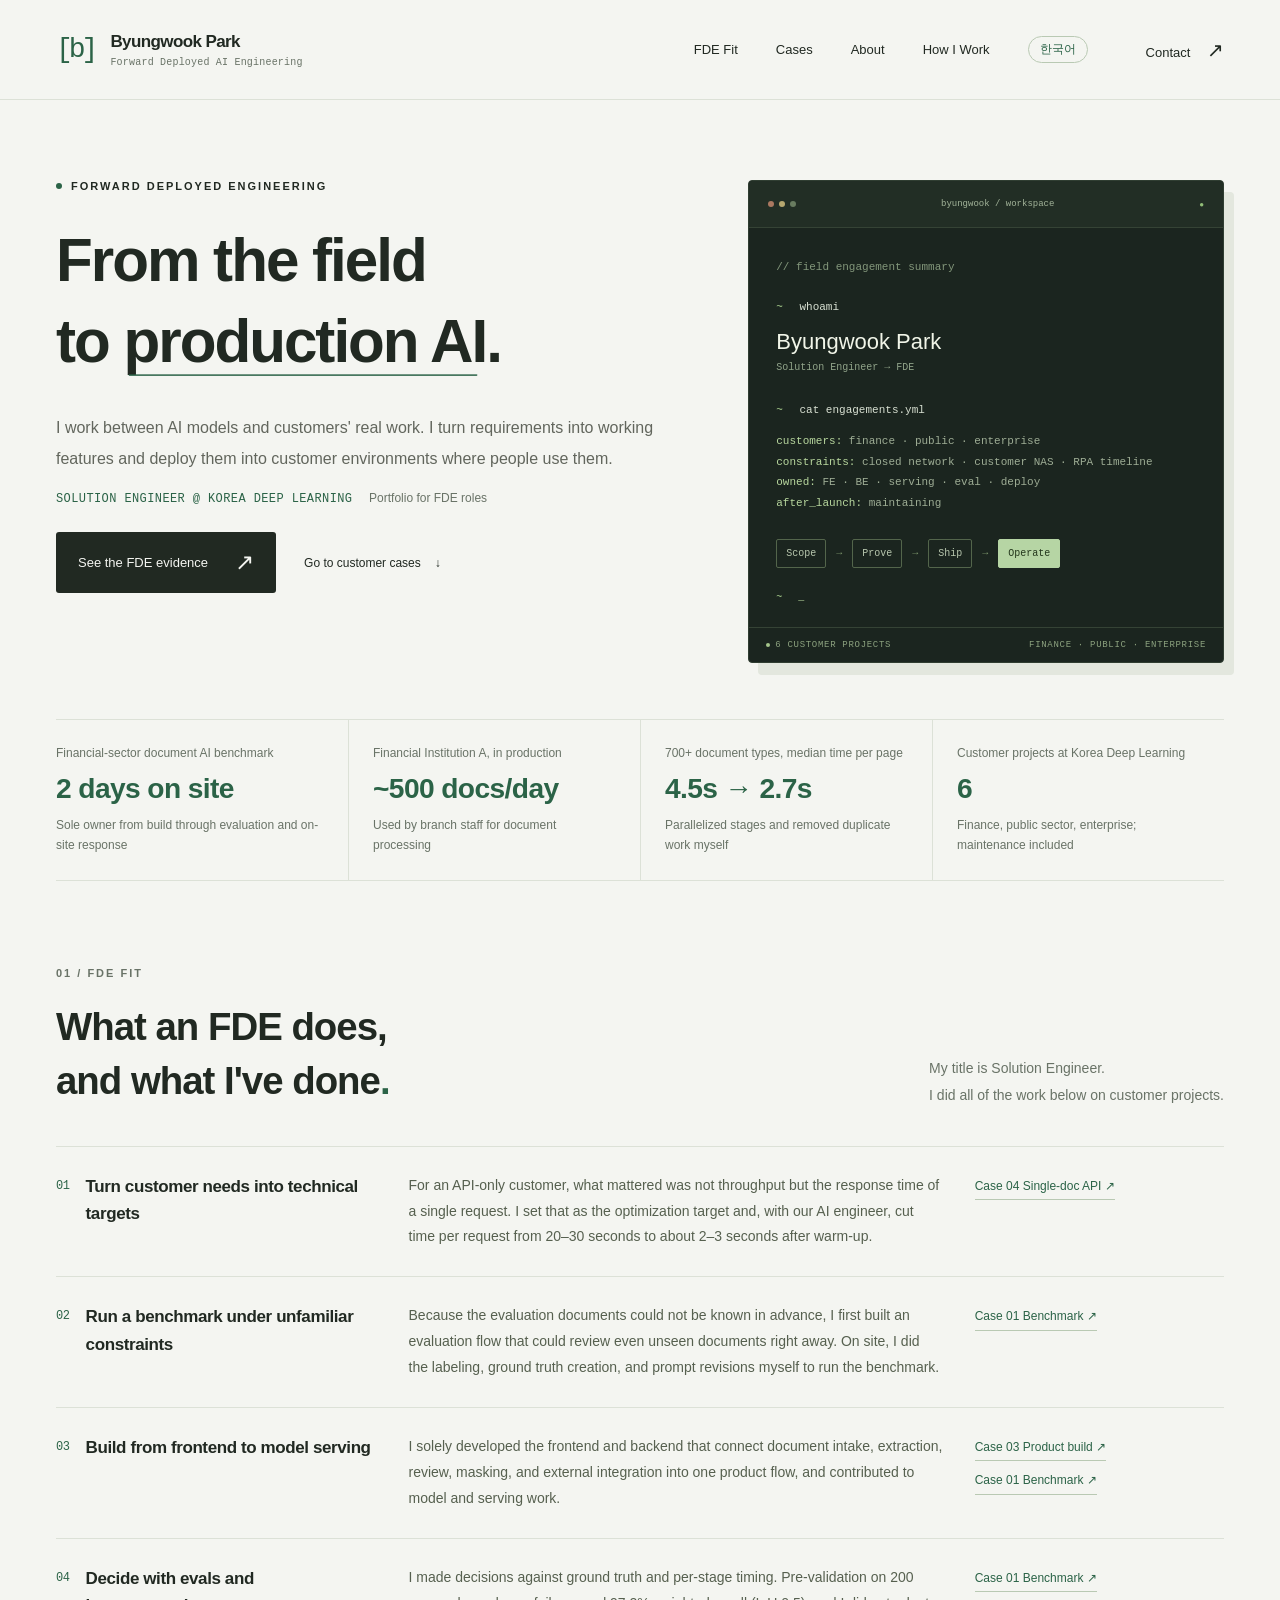
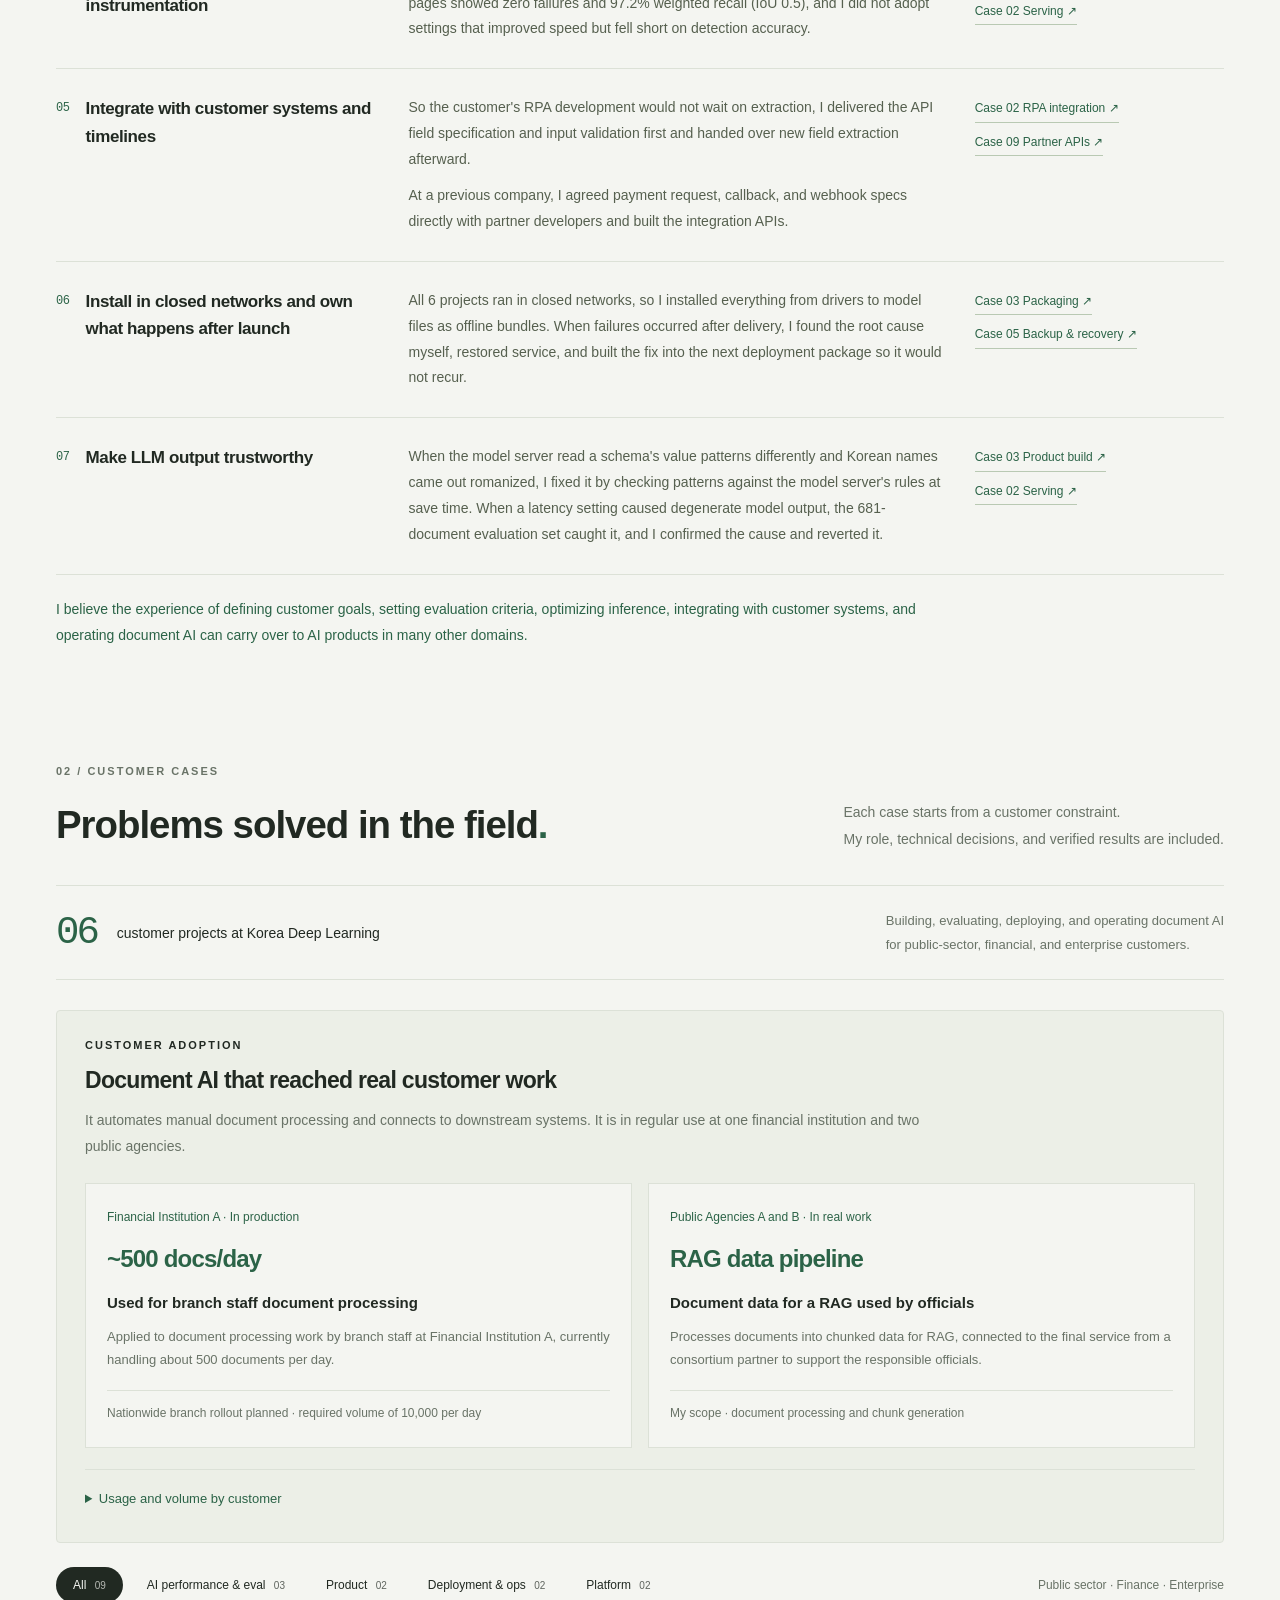
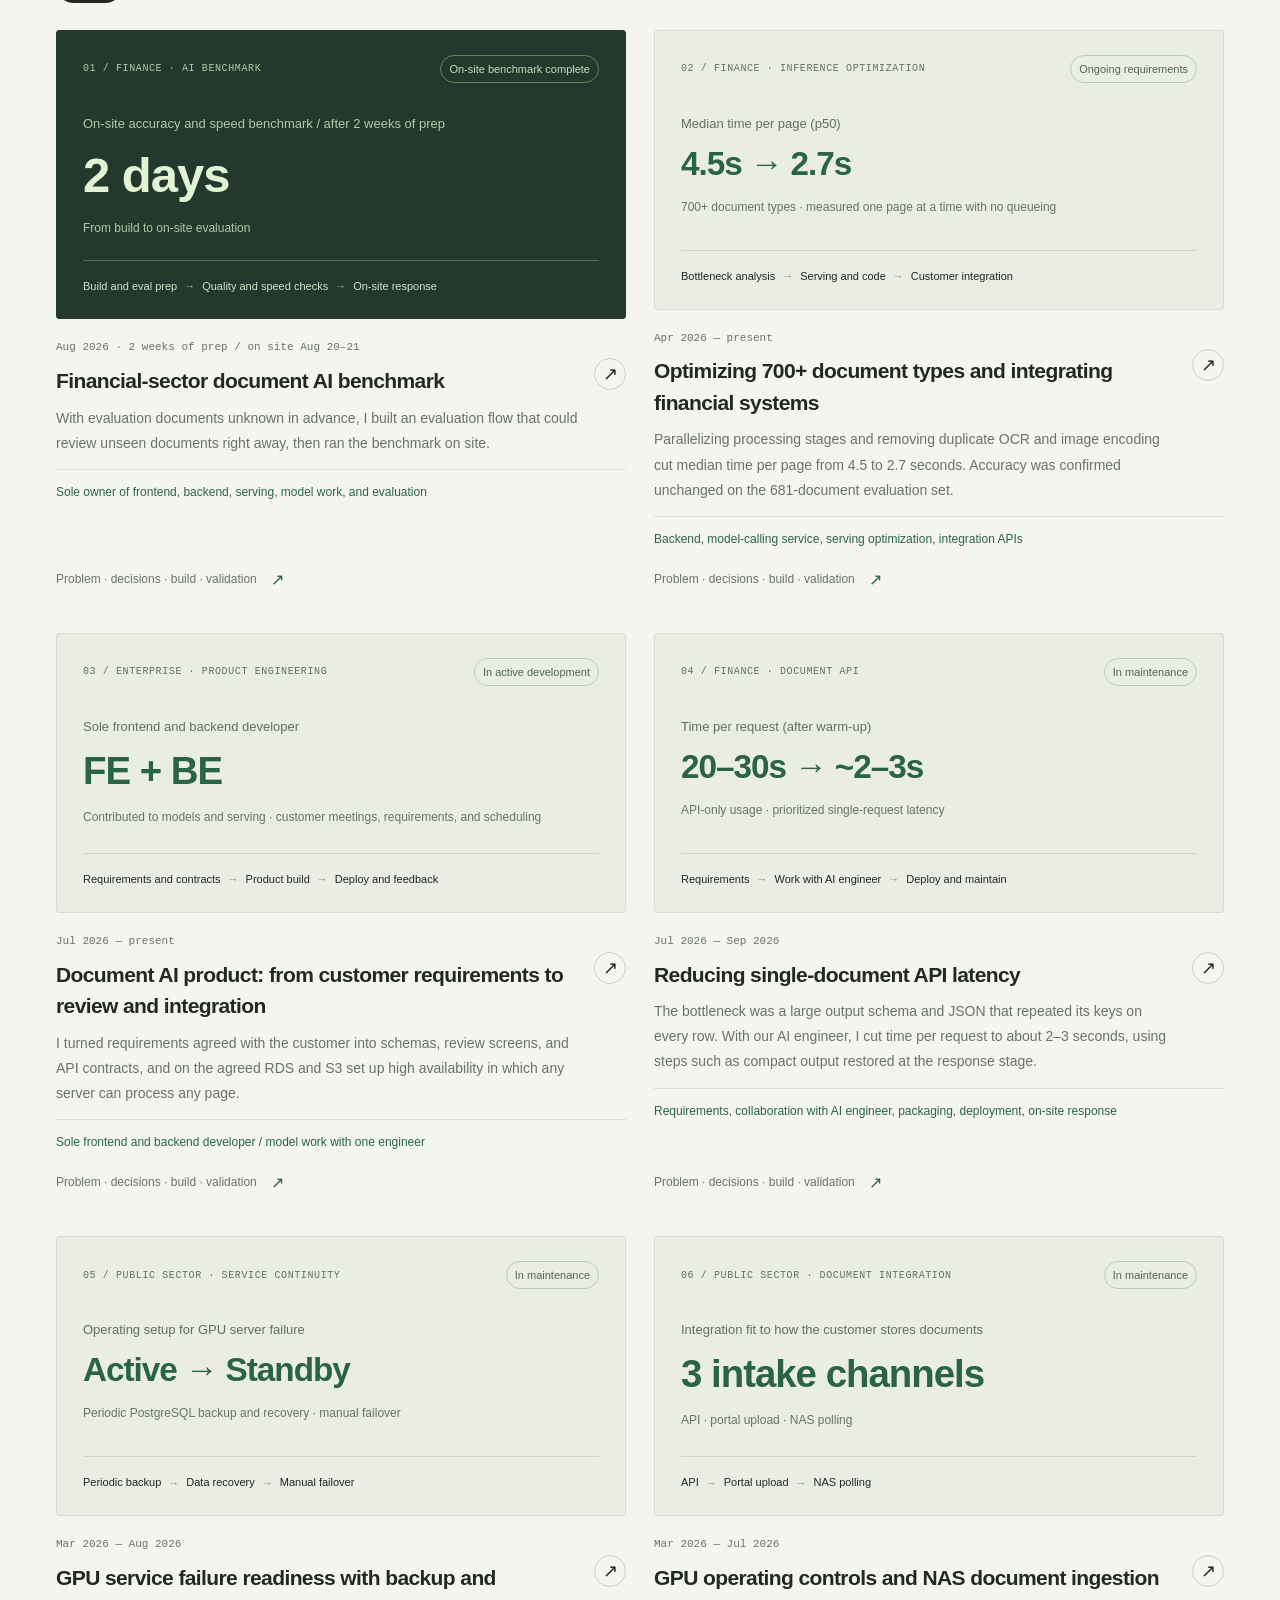
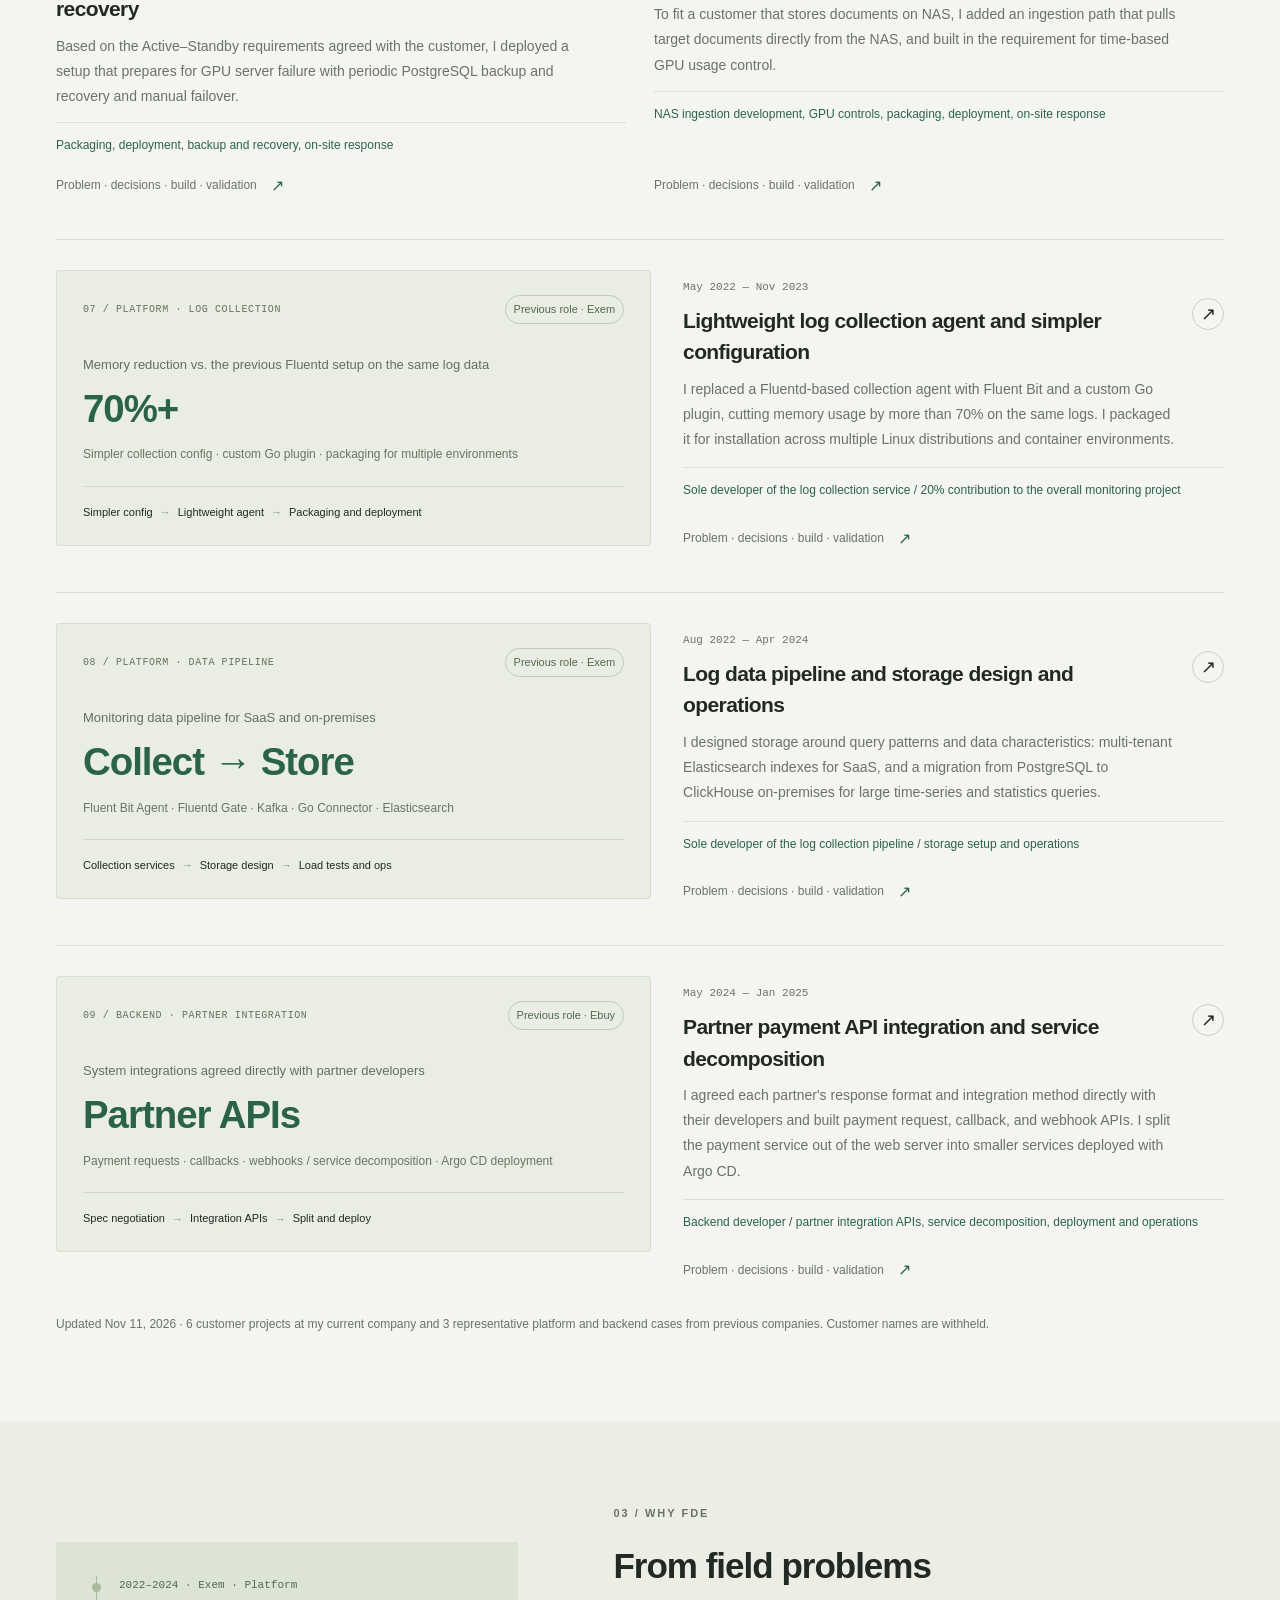
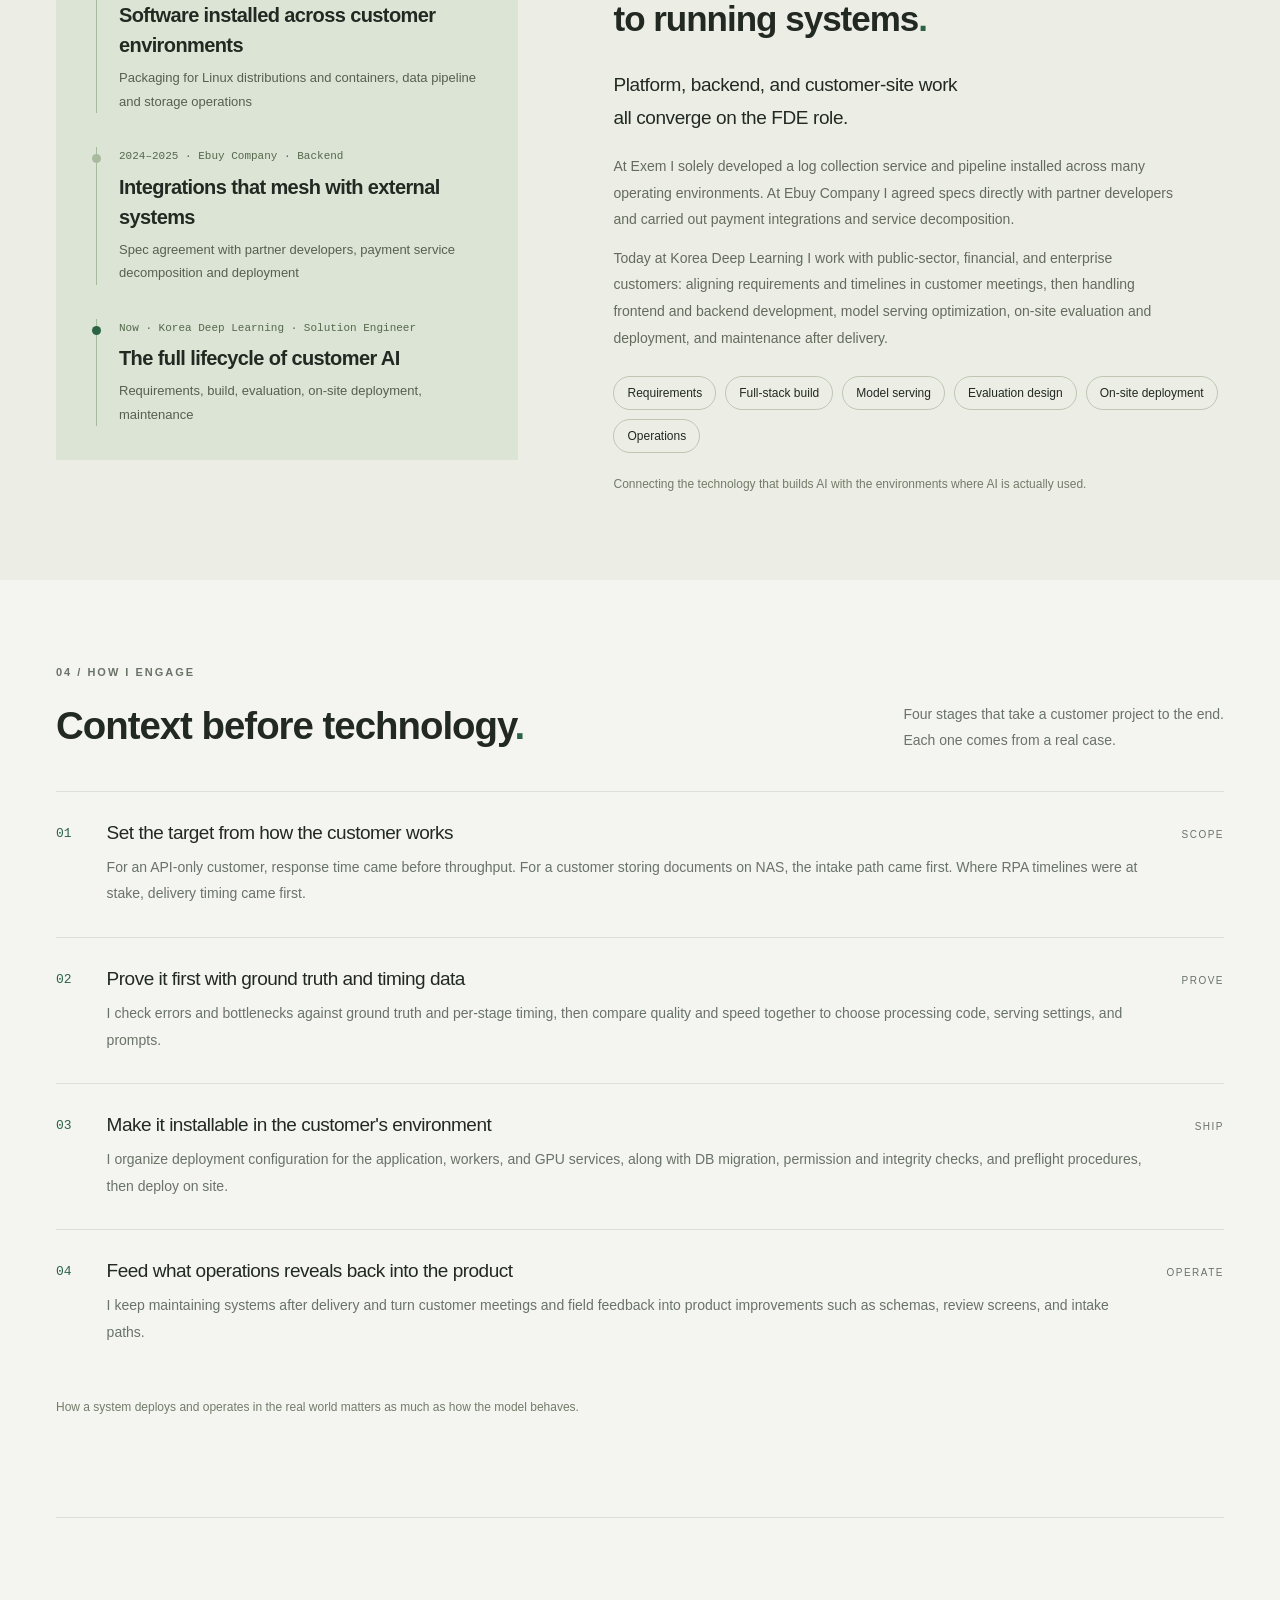
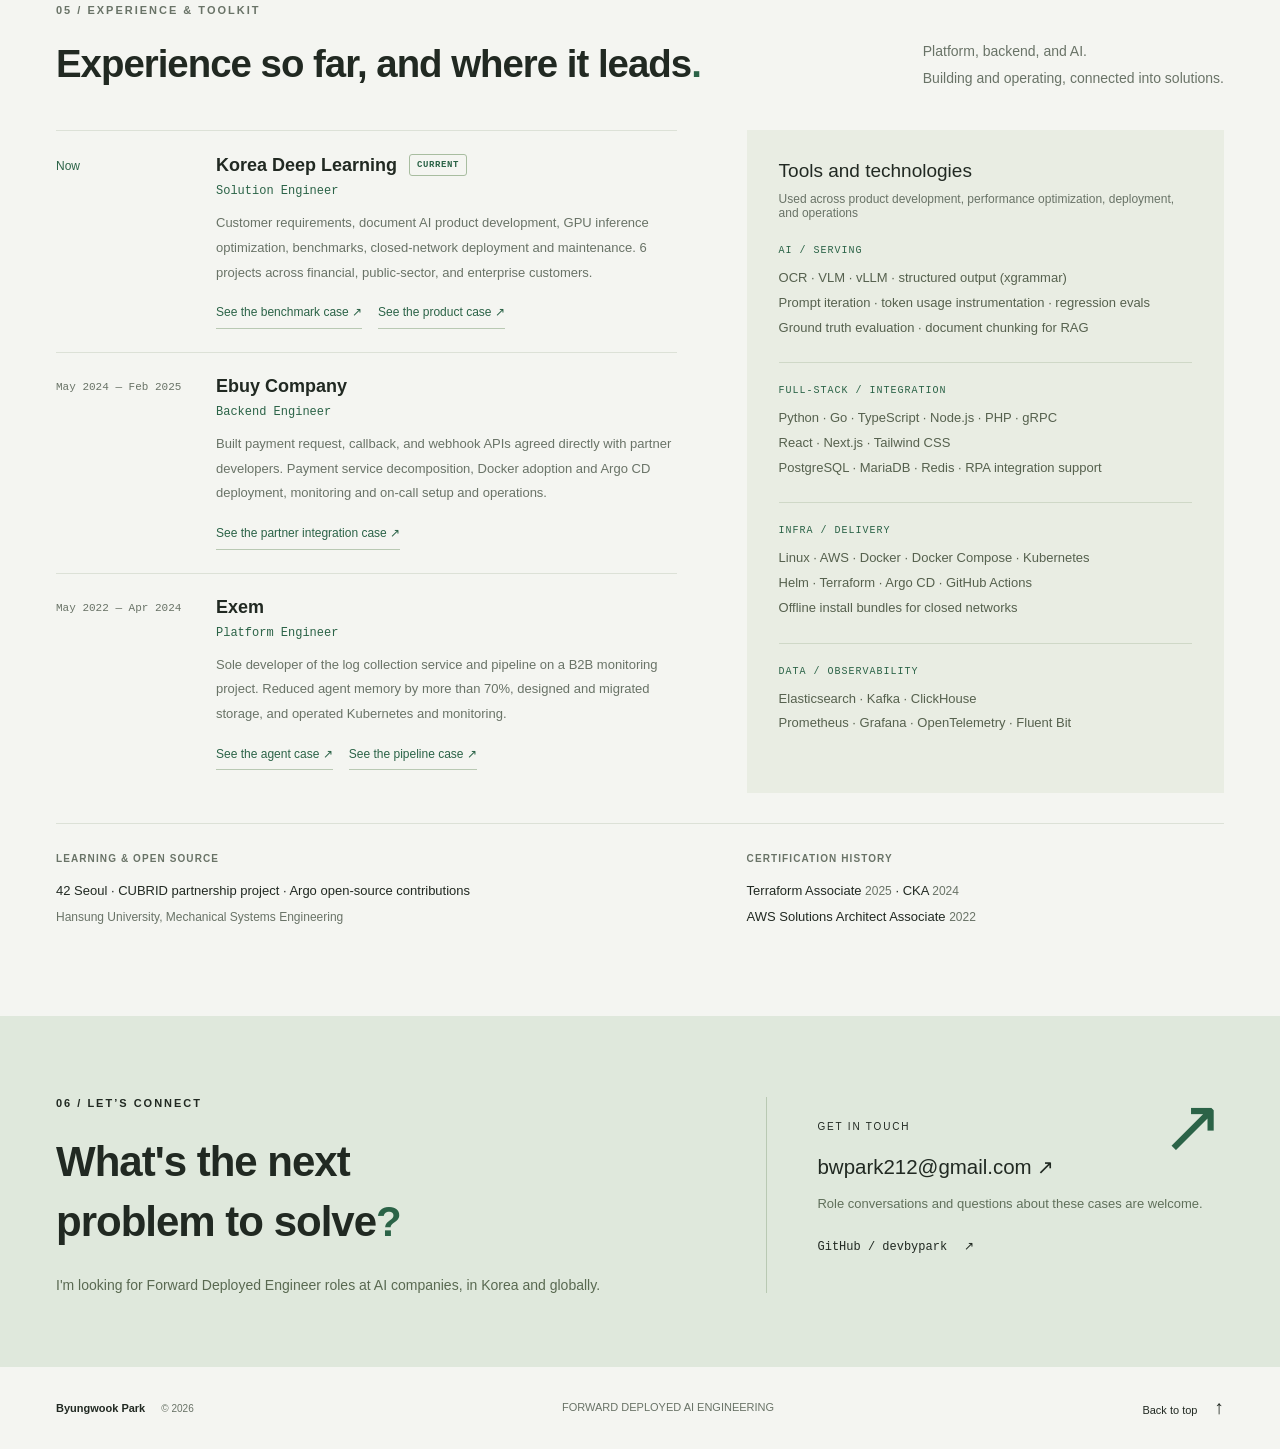
==== en.html @ 3b8e806e "Publish FDE portfolio site Co-Authored-By: Claude Opus 5.5 <noreply@anthropic.com>" ====
<!doctype html>
<html lang="en">
<head>
  <meta charset="UTF-8">
  <meta name="viewport" content="width=device-width, initial-scale=1">
  <meta name="theme-color" content="#f4f5f1">
  <meta name="description" content="Portfolio of Byungwook Park for Forward Deployed Engineer roles. Production AI for financial, public-sector, and enterprise customers, from requirements through evaluation, on-site deployment, and maintenance.">
  <meta property="og:title" content="Byungwook Park — Forward Deployed Engineer Portfolio">
  <meta property="og:description" content="A financial-sector document AI benchmark run on site, and ~500 documents/day in production. From the customer's field to production AI.">
  <meta property="og:type" content="website">
  <meta property="og:url" content="https://devbypark.dev/en.html">
  <meta property="og:image" content="https://devbypark.dev/cover-en.png">
  <link rel="alternate" hreflang="ko" href="https://devbypark.dev/">
  <link rel="alternate" hreflang="en" href="https://devbypark.dev/en.html">
  <title>Byungwook Park — Forward Deployed Engineer Portfolio</title>
  <link rel="icon" href="favicon.svg" type="image/svg+xml">
  <link rel="stylesheet" href="styles.css">
  <script src="projects.en.js" defer></script>
  <script src="app.js" defer></script>
</head>
<body>
  <a class="skip-link" href="#main">Skip to content</a>
  <header class="site-header">
    <div class="header-inner">
      <a class="wordmark" href="#home" aria-label="Byungwook Park portfolio home"><span class="brand-symbol" aria-hidden="true">[b]</span><span>Byungwook Park<span class="wordmark-sub">Forward Deployed AI Engineering</span></span></a>
      <button class="menu-toggle" type="button" aria-label="Open menu" aria-expanded="false" aria-controls="main-nav"><span></span><span></span></button>
      <nav id="main-nav" aria-label="Main menu">
        <a href="#fit">FDE Fit</a><a href="#work">Cases</a><a href="#about">About</a><a href="#process">How I Work</a><a class="nav-lang" href="index.html" hreflang="ko" lang="ko" aria-label="한국어로 보기">한국어</a><a class="nav-contact" href="#contact">Contact <span aria-hidden="true">↗</span></a>
      </nav>
    </div>
  </header>
  <main id="main">
    <section class="hero wrap" id="home" aria-labelledby="hero-title">
      <div class="hero-copy">
        <p class="eyebrow"><span class="tiny-dot"></span> FORWARD DEPLOYED ENGINEERING</p>
        <h1 id="hero-title">From the field<br>to <span class="hero-accent">production AI<svg viewBox="0 0 470 28" aria-hidden="true"><path d="M7 17H457"/></svg></span>.</h1>
        <p class="hero-description">I work between AI models and customers' real work. I turn requirements into working features and deploy them into customer environments where people use them.</p>
        <p class="role-label">SOLUTION ENGINEER @ KOREA DEEP LEARNING <span>Portfolio for FDE roles</span></p>
        <div class="hero-actions"><a class="button button-dark" href="#fit">See the FDE evidence <span aria-hidden="true">↗</span></a><a class="text-link" href="#work">Go to customer cases <span aria-hidden="true">↓</span></a></div>
      </div>
      <div class="hero-art engineering-art" role="img" aria-label="Terminal-style summary: financial, public-sector, and enterprise customers; field constraints such as closed networks and customer NAS; scope from frontend through evaluation and deployment">
        <div class="terminal-bar"><span class="terminal-dots"><i></i><i></i><i></i></span><span>byungwook / workspace</span><span class="terminal-live">●</span></div>
        <div class="terminal-body"><p class="terminal-comment">// field engagement summary</p><p class="terminal-command"><span>~</span> whoami</p><p class="terminal-output">Byungwook Park<span>Solution Engineer → FDE</span></p><p class="terminal-command"><span>~</span> cat engagements.yml</p><div class="terminal-code"><p><span>customers:</span> finance · public · enterprise</p><p><span>constraints:</span> closed network · customer NAS · RPA timeline</p><p><span>owned:</span> FE · BE · serving · eval · deploy</p><p><span>after_launch:</span> maintaining</p></div><div class="terminal-flow"><span>Scope</span><i>→</i><span>Prove</span><i>→</i><span>Ship</span><i>→</i><span class="flow-highlight">Operate</span></div><p class="terminal-command terminal-bottom"><span>~</span> <span class="terminal-cursor">_</span></p></div>
        <div class="terminal-footer"><span><i></i> 6 CUSTOMER PROJECTS</span><span>FINANCE · PUBLIC · ENTERPRISE</span></div>
      </div>
      <dl class="hero-proof" aria-label="Key results">
        <div><dt>Financial-sector document AI benchmark</dt><dd>2 days on site</dd><dd class="hero-proof-note">Sole owner from build through evaluation and on-site response</dd></div>
        <div><dt>Financial Institution A, in production</dt><dd>~500 docs/day</dd><dd class="hero-proof-note">Used by branch staff for document processing</dd></div>
        <div><dt>700+ document types, median time per page</dt><dd>4.5s → 2.7s</dd><dd class="hero-proof-note">Parallelized stages and removed duplicate work myself</dd></div>
        <div><dt>Customer projects at Korea Deep Learning</dt><dd>6</dd><dd class="hero-proof-note">Finance, public sector, enterprise; maintenance included</dd></div>
      </dl>
    </section>

    <section class="fit-section wrap section" id="fit" aria-labelledby="fit-title">
      <div class="section-heading"><div><p class="eyebrow section-index">01 / FDE FIT</p><h2 id="fit-title">What an FDE does,<br>and what I've done<span class="accent">.</span></h2></div><p class="section-intro">My title is Solution Engineer.<br>I did all of the work below on customer projects.</p></div>
      <ol class="fit-list">
        <li class="fit-row"><h3><span aria-hidden="true">01</span>Turn customer needs into technical targets</h3><p>For an API-only customer, what mattered was not throughput but the response time of a single request. I set that as the optimization target and, with our AI engineer, cut time per request from 20–30 seconds to about 2–3 seconds after warm-up.</p><div class="fit-links"><button type="button" data-project="finance_api">Case 04 Single-doc API <span aria-hidden="true">↗</span></button></div></li>
        <li class="fit-row"><h3><span aria-hidden="true">02</span>Run a benchmark under unfamiliar constraints</h3><p>Because the evaluation documents could not be known in advance, I first built an evaluation flow that could review even unseen documents right away. On site, I did the labeling, ground truth creation, and prompt revisions myself to run the benchmark.</p><div class="fit-links"><button type="button" data-project="finance_bmt">Case 01 Benchmark <span aria-hidden="true">↗</span></button></div></li>
        <li class="fit-row"><h3><span aria-hidden="true">03</span>Build from frontend to model serving</h3><p>I solely developed the frontend and backend that connect document intake, extraction, review, masking, and external integration into one product flow, and contributed to model and serving work.</p><div class="fit-links"><button type="button" data-project="enterprise_document_ai">Case 03 Product build <span aria-hidden="true">↗</span></button><button type="button" data-project="finance_bmt">Case 01 Benchmark <span aria-hidden="true">↗</span></button></div></li>
        <li class="fit-row"><h3><span aria-hidden="true">04</span>Decide with evals and instrumentation</h3><p>I made decisions against ground truth and per-stage timing. Pre-validation on 200 pages showed zero failures and 97.2% weighted recall (IoU 0.5), and I did not adopt settings that improved speed but fell short on detection accuracy.</p><div class="fit-links"><button type="button" data-project="finance_bmt">Case 01 Benchmark <span aria-hidden="true">↗</span></button><button type="button" data-project="finance_serving">Case 02 Serving <span aria-hidden="true">↗</span></button></div></li>
        <li class="fit-row"><h3><span aria-hidden="true">05</span>Integrate with customer systems and timelines</h3><p>So the customer's RPA development would not wait on extraction, I delivered the API field specification and input validation first and handed over new field extraction afterward.<span class="fit-sub">At a previous company, I agreed payment request, callback, and webhook specs directly with partner developers and built the integration APIs.</span></p><div class="fit-links"><button type="button" data-project="finance_serving">Case 02 RPA integration <span aria-hidden="true">↗</span></button><button type="button" data-project="payment_platform">Case 09 Partner APIs <span aria-hidden="true">↗</span></button></div></li>
        <li class="fit-row"><h3><span aria-hidden="true">06</span>Install in closed networks and own what happens after launch</h3><p>All 6 projects ran in closed networks, so I installed everything from drivers to model files as offline bundles. When failures occurred after delivery, I found the root cause myself, restored service, and built the fix into the next deployment package so it would not recur.</p><div class="fit-links"><button type="button" data-project="enterprise_document_ai">Case 03 Packaging <span aria-hidden="true">↗</span></button><button type="button" data-project="public_a">Case 05 Backup &amp; recovery <span aria-hidden="true">↗</span></button></div></li>
        <li class="fit-row"><h3><span aria-hidden="true">07</span>Make LLM output trustworthy</h3><p>When the model server read a schema's value patterns differently and Korean names came out romanized, I fixed it by checking patterns against the model server's rules at save time. When a latency setting caused degenerate model output, the 681-document evaluation set caught it, and I confirmed the cause and reverted it.</p><div class="fit-links"><button type="button" data-project="enterprise_document_ai">Case 03 Product build <span aria-hidden="true">↗</span></button><button type="button" data-project="finance_serving">Case 02 Serving <span aria-hidden="true">↗</span></button></div></li>
      </ol>
      <p class="fit-note">I believe the experience of defining customer goals, setting evaluation criteria, optimizing inference, integrating with customer systems, and operating document AI can carry over to AI products in many other domains.</p>
    </section>

    <section class="work-section wrap section" id="work" aria-labelledby="work-title">
      <div class="section-heading"><div><p class="eyebrow section-index">02 / CUSTOMER CASES</p><h2 id="work-title">Problems solved in the field<span class="accent">.</span></h2></div><p class="section-intro">Each case starts from a customer constraint.<br>My role, technical decisions, and verified results are included.</p></div>
      <div class="project-overview"><p><strong>06</strong><span>customer projects at Korea Deep Learning</span></p><p>Building, evaluating, deploying, and operating document AI<br>for public-sector, financial, and enterprise customers.</p></div>
      <section class="adoption-overview" aria-labelledby="adoption-title">
        <div class="adoption-heading"><p class="eyebrow">CUSTOMER ADOPTION</p><h3 id="adoption-title">Document AI that reached real customer work</h3><p>It automates manual document processing and connects to downstream systems. It is in regular use at one financial institution and two public agencies.</p></div>
        <div class="adoption-grid">
          <article class="adoption-card">
            <p class="adoption-label">Financial Institution A · In production</p>
            <p class="adoption-metric">~500 docs/day</p>
            <h4>Used for branch staff document processing</h4>
            <p>Applied to document processing work by branch staff at Financial Institution A, currently handling about 500 documents per day.</p>
            <p class="adoption-detail">Nationwide branch rollout planned · required volume of 10,000 per day</p>
          </article>
          <article class="adoption-card">
            <p class="adoption-label">Public Agencies A and B · In real work</p>
            <p class="adoption-metric">RAG data pipeline</p>
            <h4>Document data for a RAG used by officials</h4>
            <p>Processes documents into chunked data for RAG, connected to the final service from a consortium partner to support the responsible officials.</p>
            <p class="adoption-detail">My scope · document processing and chunk generation</p>
          </article>
        </div>
        <details class="adoption-details">
          <summary>Usage and volume by customer</summary>
          <div class="adoption-table-scroll" role="region" aria-label="Usage and volume by customer" tabindex="0">
            <table class="adoption-table">
              <caption>As of Oct 2026 · current volume and required volume are shown separately.</caption>
              <thead><tr><th scope="col">Customer</th><th scope="col">Users and usage</th><th scope="col">Current volume</th><th scope="col">Required volume</th></tr></thead>
              <tbody>
                <tr><th scope="row">Financial Institution A</th><td>Branch staff document processing · in regular use</td><td>~500 per day</td><td>10,000 per day · nationwide rollout planned</td></tr>
                <tr><th scope="row">Public Agency A</th><td>Chunked data for a RAG used by officials · in regular use</td><td>—</td><td>Hundreds per day</td></tr>
                <tr><th scope="row">Public Agency B</th><td>Chunked data for a RAG used by officials · in regular use</td><td>—</td><td>Hundreds per day</td></tr>
                <tr><th scope="row">Financial Institution B</th><td>Document processing by assigned staff</td><td>—</td><td>~10,000 per day</td></tr>
                <tr><th scope="row">Real estate services company</th><td>Staff processing and checking real estate documents</td><td>—</td><td>21,000 pages per day</td></tr>
              </tbody>
            </table>
          </div>
          <p class="adoption-table-note">“—” means current daily volume is not separately reported. Required volume reflects customer requirements, not actual daily throughput.</p>
        </details>
      </section>
      <div class="work-toolbar"><div class="filters" role="group" aria-label="Filter projects by area"><button class="filter active" type="button" data-filter="all" aria-pressed="true">All <span>09</span></button><button class="filter" type="button" data-filter="ai" aria-pressed="false">AI performance &amp; eval <span>03</span></button><button class="filter" type="button" data-filter="product" aria-pressed="false">Product <span>02</span></button><button class="filter" type="button" data-filter="operations" aria-pressed="false">Deployment &amp; ops <span>02</span></button><button class="filter" type="button" data-filter="platform" aria-pressed="false">Platform <span>02</span></button></div><p class="example-note">Public sector · Finance · Enterprise</p></div>
      <p class="sr-only" id="filter-status" role="status" aria-live="polite"></p>
      <div class="project-grid">
        <article class="project-card case-card" data-category="ai">
          <button class="project-open" type="button" data-project="finance_bmt" aria-label="Open details: Financial-sector document AI benchmark">
            <span class="case-panel case-panel-featured">
              <span class="case-panel-top"><span class="case-sector">01 / FINANCE · AI BENCHMARK</span><span class="case-status">On-site benchmark complete</span></span>
              <span class="case-metric-label">On-site accuracy and speed benchmark / after 2 weeks of prep</span>
              <span class="case-metric">2 days</span>
              <span class="case-caption">From build to on-site evaluation</span>
              <span class="case-flow"><span>Build and eval prep</span><i aria-hidden="true">→</i><span>Quality and speed checks</span><i aria-hidden="true">→</i><span>On-site response</span></span>
            </span>
            <span class="project-meta"><span><span class="case-period">Aug 2026 · 2 weeks of prep / on site Aug 20–21</span><span class="project-title">Financial-sector document AI benchmark</span><span class="project-description">With evaluation documents unknown in advance, I built an evaluation flow that could review unseen documents right away, then ran the benchmark on site.</span></span><span class="round-arrow" aria-hidden="true">↗</span></span>
            <span class="case-ownership">Sole owner of frontend, backend, serving, model work, and evaluation</span>
            <span class="case-detail-link">Problem · decisions · build · validation <span aria-hidden="true">↗</span></span>
          </button>
        </article>
        <article class="project-card case-card" data-category="ai">
          <button class="project-open" type="button" data-project="finance_serving" aria-label="Open details: Optimizing 700+ document types and integrating financial systems">
            <span class="case-panel">
              <span class="case-panel-top"><span class="case-sector">02 / FINANCE · INFERENCE OPTIMIZATION</span><span class="case-status">Ongoing requirements</span></span>
              <span class="case-metric-label">Median time per page (p50)</span>
              <span class="case-metric case-metric-long">4.5s → 2.7s</span>
              <span class="case-caption">700+ document types · measured one page at a time with no queueing</span>
              <span class="case-flow"><span>Bottleneck analysis</span><i aria-hidden="true">→</i><span>Serving and code</span><i aria-hidden="true">→</i><span>Customer integration</span></span>
            </span>
            <span class="project-meta"><span><span class="case-period">Apr 2026 — present</span><span class="project-title">Optimizing 700+ document types and integrating financial systems</span><span class="project-description">Parallelizing processing stages and removing duplicate OCR and image encoding cut median time per page from 4.5 to 2.7 seconds. Accuracy was confirmed unchanged on the 681-document evaluation set.</span></span><span class="round-arrow" aria-hidden="true">↗</span></span>
            <span class="case-ownership">Backend, model-calling service, serving optimization, integration APIs</span>
            <span class="case-detail-link">Problem · decisions · build · validation <span aria-hidden="true">↗</span></span>
          </button>
        </article>
        <article class="project-card case-card" data-category="product">
          <button class="project-open" type="button" data-project="enterprise_document_ai" aria-label="Open details: Document AI product from customer requirements to review and integration">
            <span class="case-panel">
              <span class="case-panel-top"><span class="case-sector">03 / ENTERPRISE · PRODUCT ENGINEERING</span><span class="case-status">In active development</span></span>
              <span class="case-metric-label">Sole frontend and backend developer</span>
              <span class="case-metric">FE + BE</span>
              <span class="case-caption">Contributed to models and serving · customer meetings, requirements, and scheduling</span>
              <span class="case-flow"><span>Requirements and contracts</span><i aria-hidden="true">→</i><span>Product build</span><i aria-hidden="true">→</i><span>Deploy and feedback</span></span>
            </span>
            <span class="project-meta"><span><span class="case-period">Jul 2026 — present</span><span class="project-title">Document AI product: from customer requirements to review and integration</span><span class="project-description">I turned requirements agreed with the customer into schemas, review screens, and API contracts, and on the agreed RDS and S3 set up high availability in which any server can process any page.</span></span><span class="round-arrow" aria-hidden="true">↗</span></span>
            <span class="case-ownership">Sole frontend and backend developer / model work with one engineer</span>
            <span class="case-detail-link">Problem · decisions · build · validation <span aria-hidden="true">↗</span></span>
          </button>
        </article>
        <article class="project-card case-card" data-category="ai">
          <button class="project-open" type="button" data-project="finance_api" aria-label="Open details: Reducing single-document API latency">
            <span class="case-panel">
              <span class="case-panel-top"><span class="case-sector">04 / FINANCE · DOCUMENT API</span><span class="case-status">In maintenance</span></span>
              <span class="case-metric-label">Time per request (after warm-up)</span>
              <span class="case-metric case-metric-long">20–30s → ~2–3s</span>
              <span class="case-caption">API-only usage · prioritized single-request latency</span>
              <span class="case-flow"><span>Requirements</span><i aria-hidden="true">→</i><span>Work with AI engineer</span><i aria-hidden="true">→</i><span>Deploy and maintain</span></span>
            </span>
            <span class="project-meta"><span><span class="case-period">Jul 2026 — Sep 2026</span><span class="project-title">Reducing single-document API latency</span><span class="project-description">The bottleneck was a large output schema and JSON that repeated its keys on every row. With our AI engineer, I cut time per request to about 2–3 seconds, using steps such as compact output restored at the response stage.</span></span><span class="round-arrow" aria-hidden="true">↗</span></span>
            <span class="case-ownership">Requirements, collaboration with AI engineer, packaging, deployment, on-site response</span>
            <span class="case-detail-link">Problem · decisions · build · validation <span aria-hidden="true">↗</span></span>
          </button>
        </article>
        <article class="project-card case-card" data-category="operations">
          <button class="project-open" type="button" data-project="public_a" aria-label="Open details: GPU service failure readiness with backup and recovery">
            <span class="case-panel">
              <span class="case-panel-top"><span class="case-sector">05 / PUBLIC SECTOR · SERVICE CONTINUITY</span><span class="case-status">In maintenance</span></span>
              <span class="case-metric-label">Operating setup for GPU server failure</span>
              <span class="case-metric case-metric-long">Active → Standby</span>
              <span class="case-caption">Periodic PostgreSQL backup and recovery · manual failover</span>
              <span class="case-flow"><span>Periodic backup</span><i aria-hidden="true">→</i><span>Data recovery</span><i aria-hidden="true">→</i><span>Manual failover</span></span>
            </span>
            <span class="project-meta"><span><span class="case-period">Mar 2026 — Aug 2026</span><span class="project-title">GPU service failure readiness with backup and recovery</span><span class="project-description">Based on the Active–Standby requirements agreed with the customer, I deployed a setup that prepares for GPU server failure with periodic PostgreSQL backup and recovery and manual failover.</span></span><span class="round-arrow" aria-hidden="true">↗</span></span>
            <span class="case-ownership">Packaging, deployment, backup and recovery, on-site response</span>
            <span class="case-detail-link">Problem · decisions · build · validation <span aria-hidden="true">↗</span></span>
          </button>
        </article>
        <article class="project-card case-card" data-category="operations">
          <button class="project-open" type="button" data-project="public_b" aria-label="Open details: GPU operating controls and NAS document ingestion">
            <span class="case-panel">
              <span class="case-panel-top"><span class="case-sector">06 / PUBLIC SECTOR · DOCUMENT INTEGRATION</span><span class="case-status">In maintenance</span></span>
              <span class="case-metric-label">Integration fit to how the customer stores documents</span>
              <span class="case-metric">3 intake channels</span>
              <span class="case-caption">API · portal upload · NAS polling</span>
              <span class="case-flow"><span>API</span><i aria-hidden="true">→</i><span>Portal upload</span><i aria-hidden="true">→</i><span>NAS polling</span></span>
            </span>
            <span class="project-meta"><span><span class="case-period">Mar 2026 — Jul 2026</span><span class="project-title">GPU operating controls and NAS document ingestion</span><span class="project-description">To fit a customer that stores documents on NAS, I added an ingestion path that pulls target documents directly from the NAS, and built in the requirement for time-based GPU usage control.</span></span><span class="round-arrow" aria-hidden="true">↗</span></span>
            <span class="case-ownership">NAS ingestion development, GPU controls, packaging, deployment, on-site response</span>
            <span class="case-detail-link">Problem · decisions · build · validation <span aria-hidden="true">↗</span></span>
          </button>
        </article>
        <article class="project-card case-card case-history" data-category="platform">
          <button class="project-open" type="button" data-project="observability" aria-label="Open details: Lightweight log collection agent and simpler configuration">
            <span class="case-panel">
              <span class="case-panel-top"><span class="case-sector">07 / PLATFORM · LOG COLLECTION</span><span class="case-status">Previous role · Exem</span></span>
              <span class="case-metric-label">Memory reduction vs. the previous Fluentd setup on the same log data</span>
              <span class="case-metric">70%+</span>
              <span class="case-caption">Simpler collection config · custom Go plugin · packaging for multiple environments</span>
              <span class="case-flow"><span>Simpler config</span><i aria-hidden="true">→</i><span>Lightweight agent</span><i aria-hidden="true">→</i><span>Packaging and deployment</span></span>
            </span>
            <span class="project-meta"><span><span class="case-period">May 2022 — Nov 2023</span><span class="project-title">Lightweight log collection agent and simpler configuration</span><span class="project-description">I replaced a Fluentd-based collection agent with Fluent Bit and a custom Go plugin, cutting memory usage by more than 70% on the same logs. I packaged it for installation across multiple Linux distributions and container environments.</span></span><span class="round-arrow" aria-hidden="true">↗</span></span>
            <span class="case-ownership">Sole developer of the log collection service / 20% contribution to the overall monitoring project</span>
            <span class="case-detail-link">Problem · decisions · build · validation <span aria-hidden="true">↗</span></span>
          </button>
        </article>
        <article class="project-card case-card case-history" data-category="platform">
          <button class="project-open" type="button" data-project="monitoring_pipeline" aria-label="Open details: Log data pipeline and storage design and operations">
            <span class="case-panel">
              <span class="case-panel-top"><span class="case-sector">08 / PLATFORM · DATA PIPELINE</span><span class="case-status">Previous role · Exem</span></span>
              <span class="case-metric-label">Monitoring data pipeline for SaaS and on-premises</span>
              <span class="case-metric">Collect → Store</span>
              <span class="case-caption">Fluent Bit Agent · Fluentd Gate · Kafka · Go Connector · Elasticsearch</span>
              <span class="case-flow"><span>Collection services</span><i aria-hidden="true">→</i><span>Storage design</span><i aria-hidden="true">→</i><span>Load tests and ops</span></span>
            </span>
            <span class="project-meta"><span><span class="case-period">Aug 2022 — Apr 2024</span><span class="project-title">Log data pipeline and storage design and operations</span><span class="project-description">I designed storage around query patterns and data characteristics: multi-tenant Elasticsearch indexes for SaaS, and a migration from PostgreSQL to ClickHouse on-premises for large time-series and statistics queries.</span></span><span class="round-arrow" aria-hidden="true">↗</span></span>
            <span class="case-ownership">Sole developer of the log collection pipeline / storage setup and operations</span>
            <span class="case-detail-link">Problem · decisions · build · validation <span aria-hidden="true">↗</span></span>
          </button>
        </article>
        <article class="project-card case-card case-history" data-category="product">
          <button class="project-open" type="button" data-project="payment_platform" aria-label="Open details: Partner payment API integration and service decomposition">
            <span class="case-panel">
              <span class="case-panel-top"><span class="case-sector">09 / BACKEND · PARTNER INTEGRATION</span><span class="case-status">Previous role · Ebuy</span></span>
              <span class="case-metric-label">System integrations agreed directly with partner developers</span>
              <span class="case-metric">Partner APIs</span>
              <span class="case-caption">Payment requests · callbacks · webhooks / service decomposition · Argo CD deployment</span>
              <span class="case-flow"><span>Spec negotiation</span><i aria-hidden="true">→</i><span>Integration APIs</span><i aria-hidden="true">→</i><span>Split and deploy</span></span>
            </span>
            <span class="project-meta"><span><span class="case-period">May 2024 — Jan 2025</span><span class="project-title">Partner payment API integration and service decomposition</span><span class="project-description">I agreed each partner's response format and integration method directly with their developers and built payment request, callback, and webhook APIs. I split the payment service out of the web server into smaller services deployed with Argo CD.</span></span><span class="round-arrow" aria-hidden="true">↗</span></span>
            <span class="case-ownership">Backend developer / partner integration APIs, service decomposition, deployment and operations</span>
            <span class="case-detail-link">Problem · decisions · build · validation <span aria-hidden="true">↗</span></span>
          </button>
        </article>
      </div>
      <p class="project-update-note">Updated Nov 11, 2026 · 6 customer projects at my current company and 3 representative platform and backend cases from previous companies. Customer names are withheld.</p>
    </section>

    <section class="about-section section" id="about" aria-labelledby="about-title"><div class="wrap about-grid">
      <ol class="career-arc" aria-label="Career path">
        <li><span>2022–2024 · Exem · Platform</span><strong>Software installed across customer environments</strong><p>Packaging for Linux distributions and containers, data pipeline and storage operations</p></li>
        <li><span>2024–2025 · Ebuy Company · Backend</span><strong>Integrations that mesh with external systems</strong><p>Spec agreement with partner developers, payment service decomposition and deployment</p></li>
        <li class="is-current"><span>Now · Korea Deep Learning · Solution Engineer</span><strong>The full lifecycle of customer AI</strong><p>Requirements, build, evaluation, on-site deployment, maintenance</p></li>
      </ol>
      <div class="about-copy"><p class="eyebrow section-index">03 / WHY FDE</p><h2 id="about-title">From field problems<br>to running systems<span class="accent">.</span></h2><p class="about-lead">Platform, backend, and customer-site work<br>all converge on the FDE role.</p><p>At Exem I solely developed a log collection service and pipeline installed across many operating environments. At Ebuy Company I agreed specs directly with partner developers and carried out payment integrations and service decomposition.</p><p>Today at Korea Deep Learning I work with public-sector, financial, and enterprise customers: aligning requirements and timelines in customer meetings, then handling frontend and backend development, model serving optimization, on-site evaluation and deployment, and maintenance after delivery.</p><div class="about-values"><span>Requirements</span><span>Full-stack build</span><span>Model serving</span><span>Evaluation design</span><span>On-site deployment</span><span>Operations</span></div><p class="small-note">Connecting the technology that builds AI with the environments where AI is actually used.</p></div>
    </div></section>

    <section class="process-section wrap section" id="process" aria-labelledby="process-title"><div class="section-heading"><div><p class="eyebrow section-index">04 / HOW I ENGAGE</p><h2 id="process-title">Context before technology<span class="accent">.</span></h2></div><p class="section-intro">Four stages that take a customer project to the end.<br>Each one comes from a real case.</p></div><ol class="process-list"><li><span class="process-number">01</span><div><h3>Set the target from how the customer works</h3><p>For an API-only customer, response time came before throughput. For a customer storing documents on NAS, the intake path came first. Where RPA timelines were at stake, delivery timing came first.</p></div><span class="process-en">SCOPE</span></li><li><span class="process-number">02</span><div><h3>Prove it first with ground truth and timing data</h3><p>I check errors and bottlenecks against ground truth and per-stage timing, then compare quality and speed together to choose processing code, serving settings, and prompts.</p></div><span class="process-en">PROVE</span></li><li><span class="process-number">03</span><div><h3>Make it installable in the customer's environment</h3><p>I organize deployment configuration for the application, workers, and GPU services, along with DB migration, permission and integrity checks, and preflight procedures, then deploy on site.</p></div><span class="process-en">SHIP</span></li><li><span class="process-number">04</span><div><h3>Feed what operations reveals back into the product</h3><p>I keep maintaining systems after delivery and turn customer meetings and field feedback into product improvements such as schemas, review screens, and intake paths.</p></div><span class="process-en">OPERATE</span></li></ol><p class="small-note">How a system deploys and operates in the real world matters as much as how the model behaves.</p></section>

    <section class="experience-section wrap section" id="experience" aria-labelledby="experience-title">
      <div class="section-heading"><div><p class="eyebrow section-index">05 / EXPERIENCE &amp; TOOLKIT</p><h2 id="experience-title">Experience so far, and where it leads<span class="accent">.</span></h2></div><p class="section-intro">Platform, backend, and AI.<br>Building and operating, connected into solutions.</p></div>
      <div class="experience-grid">
        <div class="career-list">
          <article class="career-item"><span class="career-period current-period">Now</span><div><h3>Korea Deep Learning <span class="current-badge">CURRENT</span></h3><p class="career-role">Solution Engineer</p><p class="career-description">Customer requirements, document AI product development, GPU inference optimization, benchmarks, closed-network deployment and maintenance. 6 projects across financial, public-sector, and enterprise customers.</p><div class="career-project-links"><button class="career-project-link" type="button" data-project="finance_bmt">See the benchmark case ↗</button><button class="career-project-link" type="button" data-project="enterprise_document_ai">See the product case ↗</button></div></div></article>
          <article class="career-item"><span class="career-period">May 2024 — Feb 2025</span><div><h3>Ebuy Company</h3><p class="career-role">Backend Engineer</p><p class="career-description">Built payment request, callback, and webhook APIs agreed directly with partner developers. Payment service decomposition, Docker adoption and Argo CD deployment, monitoring and on-call setup and operations.</p><div class="career-project-links"><button class="career-project-link" type="button" data-project="payment_platform">See the partner integration case ↗</button></div></div></article>
          <article class="career-item"><span class="career-period">May 2022 — Apr 2024</span><div><h3>Exem</h3><p class="career-role">Platform Engineer</p><p class="career-description">Sole developer of the log collection service and pipeline on a B2B monitoring project. Reduced agent memory by more than 70%, designed and migrated storage, and operated Kubernetes and monitoring.</p><div class="career-project-links"><button class="career-project-link" type="button" data-project="observability">See the agent case ↗</button><button class="career-project-link" type="button" data-project="monitoring_pipeline">See the pipeline case ↗</button></div></div></article>
        </div>
        <div class="toolkit"><h3>Tools and technologies</h3><p class="toolkit-intro">Used across product development, performance optimization, deployment, and operations</p>
          <dl><div><dt>AI / SERVING</dt><dd>OCR · VLM · vLLM · structured output (xgrammar)<br>Prompt iteration · token usage instrumentation · regression evals<br>Ground truth evaluation · document chunking for RAG</dd></div><div><dt>FULL-STACK / INTEGRATION</dt><dd>Python · Go · TypeScript · Node.js · PHP · gRPC<br>React · Next.js · Tailwind CSS<br>PostgreSQL · MariaDB · Redis · RPA integration support</dd></div><div><dt>INFRA / DELIVERY</dt><dd>Linux · AWS · Docker · Docker Compose · Kubernetes<br>Helm · Terraform · Argo CD · GitHub Actions<br>Offline install bundles for closed networks</dd></div><div><dt>DATA / OBSERVABILITY</dt><dd>Elasticsearch · Kafka · ClickHouse<br>Prometheus · Grafana · OpenTelemetry · Fluent Bit</dd></div></dl>
        </div>
      </div>
      <div class="learning-strip"><div><p class="eyebrow">LEARNING &amp; OPEN SOURCE</p><p>42 Seoul · CUBRID partnership project · Argo open-source contributions<br><span>Hansung University, Mechanical Systems Engineering</span></p></div><div><p class="eyebrow">CERTIFICATION HISTORY</p><p>Terraform Associate <span>2025</span> · CKA <span>2024</span><br>AWS Solutions Architect Associate <span>2022</span></p></div></div>
    </section>

    <section class="contact-section" id="contact" aria-labelledby="contact-title"><div class="wrap contact-inner"><div><p class="eyebrow">06 / LET’S CONNECT</p><h2 id="contact-title">What's the next<br>problem to solve<span class="accent">?</span></h2><p>I'm looking for Forward Deployed Engineer roles at AI companies, in Korea and globally.</p></div><div class="contact-details"><span class="contact-spark" aria-hidden="true">↗</span><p class="contact-label">GET IN TOUCH</p><a id="contact-action" class="contact-email" href="mailto:bwpark212@gmail.com">bwpark212@gmail.com ↗</a><p class="contact-help" id="contact-help">Role conversations and questions about these cases are welcome.</p><a class="github-link" href="https://github.com/devbypark" target="_blank" rel="noopener noreferrer">GitHub / devbypark <span aria-hidden="true">↗</span></a></div></div></section>
  </main>
  <footer class="wrap site-footer"><a class="footer-brand" href="#home">Byungwook Park <span>© 2026</span></a><p>FORWARD DEPLOYED AI ENGINEERING</p><a class="back-top" href="#home">Back to top <span aria-hidden="true">↑</span></a></footer>
  <dialog id="project-dialog" aria-labelledby="dialog-title"><div class="dialog-top"><p class="eyebrow">ENGINEERING NOTES / PROJECT DETAILS</p><button class="dialog-close" type="button" aria-label="Close project details">×</button></div><div class="dialog-scroll" tabindex="0" aria-label="Project details"><div class="dialog-content"><p class="project-kicker" id="dialog-category"></p><h2 id="dialog-title"></h2><p class="dialog-summary" id="dialog-summary"></p><div class="dialog-evidence"><p id="dialog-metric-label"></p><strong id="dialog-metric"></strong><p id="dialog-metric-caption"></p></div><div class="dialog-signal"><p>What this case shows about FDE work</p><strong id="dialog-signal"></strong></div><dl class="dialog-facts"><div><dt>Period</dt><dd id="dialog-period"></dd></div><div><dt>Status</dt><dd id="dialog-status"></dd></div><div><dt>Context</dt><dd id="dialog-context"></dd></div><div><dt>My role and collaboration</dt><dd id="dialog-ownership"></dd></div><div class="dialog-fact-wide"><dt>Stack / scope</dt><dd id="dialog-scope"></dd></div></dl><div id="dialog-sections"></div></div></div></dialog>
</body>
</html>
---- styles.css ----
@charset "UTF-8";
.hero-adoption{margin-top:14px;font-size:11px;line-height:1.8;color:var(--accent)}
.adoption-overview{margin-top:30px;padding:28px;background:#ecefe7;border:1px solid var(--line);border-radius:4px}
.adoption-heading h3{margin-top:12px;font-size:23px;font-weight:600;letter-spacing:-.7px;line-height:1.5}
.adoption-heading>p:last-child{max-width:850px;margin-top:9px;font-size:12px;line-height:1.9;color:var(--muted)}
.adoption-grid{display:grid;grid-template-columns:repeat(2,minmax(0,1fr));gap:16px;margin-top:23px}
.adoption-card{padding:23px 21px;background:var(--paper);border:1px solid var(--line);min-width:0}
.adoption-label{font-size:10px;line-height:1.8;color:var(--accent)}
.adoption-metric{margin-top:13px;font-size:24px;font-weight:600;letter-spacing:-.8px;line-height:1.5;color:var(--accent)}
.adoption-card h4{margin:13px 0 0;font-size:13px;line-height:1.7;font-weight:600}
.adoption-card>p:not(.adoption-label):not(.adoption-metric):not(.adoption-detail){margin-top:9px;font-size:11px;line-height:1.95;color:var(--muted)}
.adoption-detail{margin-top:18px;padding-top:12px;border-top:1px solid var(--line);font-size:10px;line-height:1.8;color:var(--muted)}
.adoption-details{margin-top:21px;border-top:1px solid var(--line)}
.adoption-details summary{padding:17px 0 3px;font-size:12px;line-height:1.8;cursor:pointer;color:var(--accent)}
.adoption-details summary:focus-visible,.adoption-table-scroll:focus-visible{outline:3px solid var(--accent);outline-offset:4px}
.adoption-table-scroll{overflow-x:auto;margin-top:15px}
.adoption-table{width:100%;min-width:610px;border-collapse:collapse;text-align:left;font-size:11px;line-height:1.8}
.adoption-table caption{text-align:left;font-size:10px;color:var(--muted);padding-bottom:12px}
.adoption-table th,.adoption-table td{padding:13px 12px;border-bottom:1px solid var(--line);vertical-align:top}
.adoption-table thead th{font-size:10px;color:var(--muted);font-weight:500;background:#e5eadf}
.adoption-table tbody th{width:15%;font-weight:600;white-space:nowrap}
.adoption-table td:nth-child(2){width:42%;color:#56604f}
.adoption-table td:nth-child(3){width:17%;white-space:nowrap}
.adoption-table-note{margin-top:13px;font-size:10px;line-height:1.9;color:var(--muted)}
@media(max-width:960px){.adoption-grid{grid-template-columns:1fr;gap:12px}.adoption-card{padding:20px}.adoption-metric{font-size:23px}.adoption-heading h3{font-size:21px}}
@media(max-width:760px){.hero-adoption{font-size:10px;margin-top:12px}.adoption-overview{padding:21px 17px;margin-top:24px}.adoption-heading h3{font-size:20px;letter-spacing:-.5px}.adoption-heading>p:last-child{font-size:11px}.adoption-grid{margin-top:19px}.adoption-table caption{font-size:9px}.adoption-table-note{font-size:9px}.adoption-details summary{font-size:11px}}
:root{--paper:#f4f5f1;--ink:#212922;--muted:#697367;--line:#dce1d7;--accent:#2b6347;--white:#fff;--ease:cubic-bezier(.2,.65,.3,1)}
*{box-sizing:border-box}html{scroll-behavior:smooth;scroll-padding-top:106px}body{margin:0;background:var(--paper);color:var(--ink);font-family:Arial,"Apple SD Gothic Neo","Noto Sans KR",sans-serif;word-break:keep-all;-webkit-font-smoothing:antialiased}body.modal-open{overflow:hidden}button,a{-webkit-tap-highlight-color:transparent}button{font:inherit;color:inherit}a{color:inherit;text-decoration:none}button{cursor:pointer}img{display:block;width:100%;height:auto}h1,h2,h3,p{margin:0}button:focus-visible,a:focus-visible{outline:3px solid var(--accent);outline-offset:6px}::selection{background:#b7d5bf;color:var(--ink)}[hidden]{display:none!important}.wrap{width:min(1240px,calc(100% - 112px));margin-inline:auto}.sr-only{position:absolute;width:1px;height:1px;padding:0;overflow:hidden;clip:rect(0,0,0,0);white-space:nowrap;border:0}.skip-link{position:fixed;top:-100px;left:20px;background:var(--ink);color:var(--white);padding:14px 22px;z-index:20}.skip-link:focus{top:12px}.site-header{height:100px;border-bottom:1px solid var(--line);background:rgba(244,245,241,.96);position:sticky;top:0;z-index:10}.header-inner{width:min(1352px,calc(100% - 112px));margin:auto;display:flex;align-items:center;justify-content:space-between;height:100%}.wordmark{display:flex;align-items:center;gap:12px;font-size:16px;font-weight:750;letter-spacing:-.5px}.brand-symbol{color:var(--accent);font-size:49px;line-height:1;font-weight:400}.wordmark-sub{display:block;margin-top:5px;color:var(--muted);font-size:10px;letter-spacing:.3px;font-weight:400}nav{display:flex;align-items:center;gap:38px;font-size:13px}nav a{position:relative}nav a:after{content:"";position:absolute;left:0;right:0;bottom:-8px;height:1px;background:var(--accent);transform:scaleX(0);transition:transform .2s}nav a:hover:after{transform:scaleX(1)}.nav-contact{margin-left:20px}.nav-contact span{margin-left:13px;font-size:20px}.menu-toggle{display:none}.hero{padding-top:80px;display:grid;grid-template-columns:1.35fr 1fr;column-gap:50px}.eyebrow{font-size:10px;font-weight:600;letter-spacing:2px;display:flex;align-items:center;gap:9px}.tiny-dot{width:6px;height:6px;background:var(--accent);border-radius:50%}.hero h1{font-size:clamp(42px,4.8vw,73px);font-weight:650;line-height:1.34;letter-spacing:-4px;margin-top:29px;white-space:nowrap}.hero-accent{position:relative}.hero-accent svg{position:absolute;left:-7%;width:114%;bottom:-14px;fill:none;stroke:var(--accent);stroke-width:3;stroke-linecap:round;opacity:.85}.hero-description{font-size:16px;line-height:1.9;color:#62665d;margin-top:31px}.hero-actions{display:flex;align-items:center;gap:28px;margin-top:34px}.button{display:inline-flex;align-items:center;gap:27px;padding:17px 22px;font-size:13px;border-radius:3px}.button-dark{background:var(--ink);color:var(--paper);transition:background .2s,transform .2s}.button-dark:hover{background:var(--accent);transform:translateY(-2px)}.button span{font-size:23px;font-weight:300}.text-link{font-size:12px;display:flex;align-items:center;gap:14px}.text-link:hover{color:var(--accent)}.hero-art{position:relative;aspect-ratio:1;background:#eceee5;overflow:hidden;margin-top:10px;border:1px solid #e2e4da}.hero-bottom{grid-column:1/-1;border-bottom:1px solid var(--line);margin-top:61px;padding-bottom:25px;display:flex;justify-content:space-between;font-size:9px;letter-spacing:1.7px}.hero-bottom i{font-style:normal;margin:0 14px;color:var(--accent)}.hero-bottom a{letter-spacing:.2px;font-size:11px;color:var(--muted)}.hero-bottom a span{margin-left:21px;color:var(--ink);font-size:17px}.section{padding-block:86px}.section-heading{display:flex;justify-content:space-between;align-items:end;gap:30px}.section-index{color:var(--muted);margin-bottom:21px}h2{font-size:clamp(29px,3vw,43px);font-weight:600;letter-spacing:-1.9px;line-height:1.42}.accent{color:var(--accent)}.section-intro{font-size:13px;line-height:1.9;color:var(--muted)}.work-toolbar{margin-top:37px;margin-bottom:27px;display:flex;justify-content:space-between;align-items:center;gap:20px}.filters{display:flex;gap:7px;flex-wrap:wrap}.filter{font-size:11px;background:transparent;border:1px solid transparent;border-radius:40px;padding:10px 16px;transition:background .2s}.filter.active{background:var(--ink);color:var(--paper)}.filter:hover:not(.active){border-color:#bdc1b3}.filter span{font-size:8px;margin-left:5px;opacity:.7}.example-note{font-size:10px;color:var(--muted);display:flex;gap:5px;align-items:center}.example-note span{font-size:16px;color:var(--accent)}.project-grid{display:grid;grid-template-columns:1fr 1fr;gap:45px 28px}.project-open{width:100%;background:none;border:0;padding:0;text-align:left;display:block}.project-image{position:relative;display:block;overflow:hidden;border:1px solid #e3e2da}.project-image img{aspect-ratio:4/3;object-fit:cover;transition:transform .65s var(--ease)}.project-open:hover .project-image img{transform:scale(1.035)}.project-hover{position:absolute;bottom:22px;right:22px;color:white;background:var(--ink);padding:12px 17px;font-size:11px;border-radius:30px;opacity:0;transform:translateY(8px);transition:all .25s}.project-open:hover .project-hover,.project-open:focus-visible .project-hover{opacity:1;transform:translateY(0)}.project-meta{display:flex;justify-content:space-between;align-items:center;gap:15px;margin-top:23px}.project-meta>span:first-child{display:block}.project-kicker{font-size:9px;color:var(--muted);letter-spacing:1.2px;display:block}.project-title{font-size:20px;font-weight:600;letter-spacing:-.6px;margin-top:10px;display:block}.project-description{font-size:12px;color:var(--muted);margin-top:8px;line-height:1.6;display:block}.round-arrow{width:38px;height:38px;flex:none;border:1px solid #cbd0c2;border-radius:50%;display:grid;place-items:center;font-size:21px;transition:background .2s,border-color .2s,color .2s}.project-open:hover .round-arrow{background:var(--accent);border-color:var(--accent);color:var(--paper)}.project-wide{grid-column:1/-1}.project-wide .project-open{display:grid;grid-template-columns:1.6fr 1fr;background:#eceee8}.project-wide .project-image{border:none}.project-wide .project-image img{aspect-ratio:1.78}.project-wide .project-meta{margin:0;padding:36px;align-items:flex-start;flex-direction:column;justify-content:center}.project-wide .project-title{font-size:23px;line-height:1.5}.project-wide .round-arrow{margin-top:24px}.project-wide .project-kicker{font-size:9px}.project-tags{display:flex;gap:7px;margin-top:23px}.project-tags span{font-size:10px;border:1px solid #cbd0c2;padding:6px 10px;border-radius:30px}.project-card:only-child{grid-column:1/-1;max-width:800px}.project-card.project-wide:only-child{max-width:none}.about-section{background:#eceee6}.about-grid{display:grid;grid-template-columns:1fr 1.32fr;gap:95px;align-items:center}.about-art{position:relative;min-height:450px;background:#e2e5d9;padding:38px;overflow:hidden;display:flex;flex-direction:column;justify-content:flex-end}.about-art p{font-size:47px;font-weight:500;line-height:1.05;letter-spacing:-2px;z-index:1}.about-art>span{font-size:10px;color:#5d6556;margin-top:24px}.about-copy h2{font-size:36px;line-height:1.5}.about-lead{font-size:19px;font-weight:500;line-height:1.7;margin-top:24px;margin-bottom:19px;letter-spacing:-.4px}.about-copy>p:not(.eyebrow):not(.about-lead):not(.small-note){font-size:13px;color:#646b5c;line-height:2;margin-top:12px;max-width:480px}.about-values{display:flex;gap:9px;flex-wrap:wrap;margin-top:25px}.about-values span{font-size:10px;border:1px solid #bfc7b2;border-radius:30px;padding:9px 13px}.small-note{font-size:10px;color:#737b69;margin-top:22px;line-height:1.6}.process-section{padding-bottom:100px}.process-list{list-style:none;margin:37px 0 0;padding:0}.process-list li{display:flex;align-items:center;gap:35px;padding:30px 0;border-top:1px solid var(--line)}.process-number{font-size:13px;color:var(--accent);font-family:monospace;align-self:start;padding-top:4px}.process-list h3{font-size:19px;font-weight:500;letter-spacing:-.5px}.process-list p{font-size:12px;color:var(--muted);margin-top:10px;line-height:1.9}.process-en{margin-left:auto;align-self:start;font-size:9px;letter-spacing:1.5px;color:var(--muted);padding-top:7px}.contact-section{background:#dfe8dc;padding:81px 0 74px}.contact-inner{display:grid;grid-template-columns:1.4fr 1fr;gap:70px;align-items:center}.contact-inner h2{font-size:42px;margin-top:23px}.contact-inner>div>p:last-child{font-size:13px;color:#596951;margin-top:25px}.contact-details{position:relative;padding-left:50px;border-left:1px solid #b9c9b3;align-self:stretch;display:flex;flex-direction:column;justify-content:end;padding-bottom:15px}.contact-spark{font-size:78px;position:absolute;top:-8px;right:0;color:var(--accent);line-height:1}.contact-label{font-size:9px;letter-spacing:1.8px;margin-bottom:20px}.contact-help{line-height:1.6!important;font-size:11px!important;margin-top:12px!important;color:#60705b!important}.contact-email{font-size:23px;line-height:1.5;display:inline-block;word-break:break-all}.contact-email:hover{color:var(--accent)}.site-footer{padding-block:30px;display:flex;align-items:center;justify-content:space-between;gap:30px}.footer-brand{font-size:11px;font-weight:600;white-space:nowrap}.footer-brand span{margin-left:13px;color:var(--muted);font-size:9px;font-weight:400}.site-footer p{font-size:9px;line-height:1.6;color:var(--muted);text-align:center}.back-top{font-size:10px;white-space:nowrap}.back-top span{font-size:19px;margin-left:14px}dialog{border:0;padding:0;width:min(830px,calc(100% - 40px));max-height:90dvh;background:var(--paper);border-radius:5px;box-shadow:0 20px 120px #0005;overflow:hidden}dialog::backdrop{background:#20271ec9;backdrop-filter:blur(5px)}.dialog-top{display:flex;align-items:center;justify-content:space-between;padding:15px 26px;border-bottom:1px solid var(--line);background:var(--paper)}.dialog-top .eyebrow{font-size:8px;letter-spacing:1.2px}.dialog-close{border:1px solid var(--line);background:none;line-height:1;width:32px;height:32px;border-radius:50%;font-size:23px}.dialog-close:hover{background:var(--ink);color:white}.dialog-scroll{overflow-y:auto;max-height:calc(90dvh - 63px);overscroll-behavior:contain}.dialog-scroll>img{max-height:380px;object-fit:cover}.dialog-content{padding:35px 42px}.dialog-content h2{font-size:32px;margin-top:12px}.dialog-summary{font-size:15px;color:var(--muted);line-height:1.8;margin-top:12px}.dialog-facts{margin:29px 0;border-block:1px solid var(--line);padding:18px 0;display:grid;grid-template-columns:1fr 1fr;gap:20px}.dialog-facts span,.dialog-facts strong{display:block;font-size:11px}.dialog-facts span{color:var(--muted);margin-bottom:9px}.dialog-facts strong{font-weight:500}.dialog-content h3{font-size:17px;font-weight:600;margin-top:24px;margin-bottom:10px}.dialog-content section p{font-size:13px;line-height:1.95;color:#686f60}.dialog-note{background:#e5eadf;color:#606655;font-size:10px;line-height:1.9;padding:16px 18px;margin-top:28px}
@media(min-width:1500px){.hero h1{font-size:74px}.hero{column-gap:60px}}
@media(max-width:1100px){.wrap,.header-inner{width:calc(100% - 72px)}.hero{column-gap:32px;padding-top:62px}.hero h1{font-size:5vw;letter-spacing:-2.8px}.hero-art{align-self:center}.hero-description{font-size:14px}.hero-actions{gap:20px}.text-link{font-size:11px}.button{padding:14px 18px;gap:20px}.about-grid{gap:50px}.about-art{min-height:420px;padding:28px}.about-art p{font-size:40px}.about-copy h2{font-size:31px}.project-wide .project-meta{padding:27px}.project-wide .project-title{font-size:20px}.contact-inner{gap:45px}.contact-details{padding-left:30px}.contact-inner h2{font-size:36px}.section-intro{font-size:12px}}
@media(max-width:760px){html{scroll-padding-top:88px}.wrap,.header-inner{width:calc(100% - 40px)}.site-header{height:77px}.brand-symbol{font-size:40px}.wordmark{font-size:14px}.wordmark-sub{font-size:9px}.menu-toggle{display:flex;flex-direction:column;justify-content:center;gap:6px;background:none;border:1px solid var(--line);width:40px;height:40px;align-items:center}.menu-toggle span{display:block;width:17px;height:1px;background:var(--ink);transition:transform .2s}.menu-toggle[aria-expanded=true] span:first-child{transform:translateY(3.5px) rotate(45deg)}.menu-toggle[aria-expanded=true] span:last-child{transform:translateY(-3.5px) rotate(-45deg)}nav{display:none;position:absolute;top:76px;left:0;right:0;background:var(--paper);padding:23px 24px 26px;border-bottom:1px solid var(--line);flex-direction:column;align-items:flex-start;gap:25px;font-size:14px}nav.is-open{display:flex}.nav-contact{margin-left:0}.hero{display:block;padding-top:48px}.hero h1{font-size:clamp(40px,8.3vw,60px);letter-spacing:-2.5px;line-height:1.35;margin-top:26px}.eyebrow{font-size:8px;letter-spacing:1.6px}.hero-description{font-size:14px;margin-top:28px}.hero-actions{margin-top:28px}.button{font-size:12px;padding:14px 17px}.hero-art{margin-top:41px;aspect-ratio:1.2}.hero-bottom{margin-top:30px;padding-bottom:21px;font-size:7px;letter-spacing:.9px}.hero-bottom i{margin:0 7px}.hero-bottom a{font-size:9px}.hero-bottom a span{margin-left:10px}.section{padding-block:58px}.section-heading{display:block}.section-index{margin-bottom:17px}h2{font-size:30px;letter-spacing:-1.4px}.section-intro{margin-top:19px;line-height:1.9;font-size:12px}.work-toolbar{align-items:flex-start;flex-direction:column;margin-top:28px;gap:15px;margin-bottom:20px}.filter{font-size:10px;padding:9px 12px}.example-note{font-size:9px}.project-grid{grid-template-columns:1fr;gap:32px}.project-meta{margin-top:17px}.project-title{font-size:18px;margin-top:8px}.project-description{font-size:11px}.project-wide .project-open{display:block}.project-wide .project-image img{aspect-ratio:1.5}.project-wide .project-meta{padding:22px;flex-direction:row;align-items:center;justify-content:space-between}.project-wide .project-title{font-size:18px}.project-wide .round-arrow{margin-top:0}.project-tags{margin-top:15px}.project-tags span{font-size:9px}.about-grid{display:flex;flex-direction:column;gap:37px;align-items:stretch}.about-art{min-height:310px;padding:30px}.about-art p{font-size:41px}.about-art>span{margin-top:20px}.about-copy h2{font-size:30px}.about-lead{font-size:18px;margin-top:24px}.about-copy>p:not(.eyebrow):not(.about-lead):not(.small-note){font-size:12px}.process-list{margin-top:26px}.process-list li{gap:18px;padding:24px 0;align-items:start}.process-list h3{font-size:16px;line-height:1.6}.process-list p{font-size:11px;margin-top:7px}.process-number{padding-top:5px;font-size:11px}.process-en{display:none}.contact-section{padding:55px 0}.contact-inner{display:block}.contact-inner h2{font-size:33px;margin-top:20px}.contact-inner>div>p:last-child{font-size:12px}.contact-details{border-left:0;border-top:1px solid #b9c9b3;padding:32px 0 0;margin-top:34px;min-height:130px}.contact-spark{font-size:57px;top:25px}.contact-label{font-size:8px;margin-bottom:15px}.contact-help{font-size:10px!important}.contact-email{font-size:20px;padding-right:50px}.site-footer{flex-wrap:wrap;gap:20px;padding-block:24px}.site-footer p{order:3;text-align:left;width:100%;font-size:8px}.footer-brand{font-size:10px}.back-top{font-size:9px;margin-left:auto}.dialog-top{padding:12px 17px}.dialog-top .eyebrow{font-size:7px;letter-spacing:.8px}.dialog-content{padding:25px 23px}.dialog-content h2{font-size:24px}.dialog-summary{font-size:13px}.dialog-facts{grid-template-columns:1fr;gap:17px;margin-block:23px}.dialog-content section p{font-size:12px}.dialog-content h3{font-size:16px}.dialog-scroll>img{max-height:280px}dialog{width:calc(100% - 24px)}}
@media(prefers-reduced-motion:reduce){html{scroll-behavior:auto}*,*::before,*::after{transition:none!important;animation:none!important}}
.brand-symbol{font-family:monospace;font-size:28px;letter-spacing:-4px;font-weight:500;padding-right:4px}.wordmark{font-size:17px;letter-spacing:-.6px}.wordmark-sub{font-family:monospace;font-size:9px;letter-spacing:.2px}.hero h1{font-size:clamp(40px,4.7vw,69px);letter-spacing:-3.7px}.hero-accent svg{bottom:-9px;stroke-width:2;left:0;width:100%}.role-label{font-family:monospace;font-size:10px;color:var(--accent);margin-top:17px;letter-spacing:.4px}.role-label span{font-family:Arial,"Apple SD Gothic Neo",sans-serif;font-size:9px;color:var(--muted);margin-left:9px;letter-spacing:0}.hero-actions{margin-top:26px}.engineering-art{background:#1b251f;border:1px solid #303e32;display:flex;flex-direction:column;box-shadow:10px 12px 0 #e3e7de;aspect-ratio:1.04;border-radius:4px;color:#d2dccb;margin-top:0;align-self:center;width:100%;min-width:0;min-height:425px}.terminal-bar{height:47px;display:flex;align-items:center;justify-content:space-between;padding:0 19px;background:#222e25;border-bottom:1px solid #354335;font-family:monospace;font-size:9px;color:#a2b399}.terminal-dots{display:flex;gap:5px}.terminal-dots i{height:6px;width:6px;border-radius:50%;background:#697c60}.terminal-dots i:first-child{background:#aa7860}.terminal-dots i:nth-child(2){background:#b6a76f}.terminal-live{color:#91bd77;font-size:8px}.terminal-body{padding:29px 27px 20px;flex:1;font-family:monospace;font-size:11px;line-height:1.9}.terminal-comment{font-size:9px;color:#83977b;margin-bottom:19px}.terminal-command{color:#d9e1d3}.terminal-command>span:first-child{color:#aad18f;margin-right:10px}.terminal-output{font-family:Arial,"Apple SD Gothic Neo",sans-serif;font-size:22px;color:#f1f5e8;margin:7px 0 25px;line-height:1.5}.terminal-output>span{font-family:monospace;font-size:10px;color:#91a48a;display:block;margin-top:2px}.terminal-code{margin-top:10px;color:#9ead95;font-size:10px;white-space:nowrap}.terminal-code span{color:#b8d79e}.terminal-flow{display:flex;align-items:center;gap:10px;margin-top:25px}.terminal-flow>span{border:1px solid #53654b;padding:4px 9px;font-size:8px;border-radius:2px;color:#b8c7ae}.terminal-flow i{font-size:10px;font-style:normal;color:#7d976d}.terminal-flow .flow-highlight{background:#b6d5a4;color:#24371c;border-color:#b6d5a4}.terminal-bottom{margin-top:20px;font-size:10px}.terminal-cursor{color:#bcdb9f}.terminal-footer{border-top:1px solid #354335;display:flex;justify-content:space-between;gap:10px;padding:12px 17px;font-family:monospace;font-size:6px;letter-spacing:.7px;color:#8ca27f}.terminal-footer span:first-child{display:flex;align-items:center;gap:5px}.terminal-footer i{width:4px;height:4px;background:#a5c68c;border-radius:50%;display:block}.engineer-about{background:#dce4d5}.about-code{position:absolute;font-family:monospace;top:25px;right:32px;font-size:47px;color:#94ab87;line-height:1.1;font-weight:400;letter-spacing:-2px}.about-code span{color:var(--accent);font-size:50px}.engineer-about p{font-family:Arial,sans-serif;font-size:31px;line-height:1.15;font-weight:500;letter-spacing:-1.2px;position:relative}.engineer-about>span{font-family:monospace;font-size:8px;letter-spacing:-.2px}.about-copy h2{font-size:35px}.contact-spark{font-size:75px;font-weight:300}.example-note span{font-family:monospace;font-size:20px}.project-wide{background:#e5e9e1}
@media(max-width:1100px){.hero h1{font-size:5vw;letter-spacing:-2.8px}.terminal-body{padding:22px 23px 15px;font-size:10px}.terminal-comment{margin-bottom:13px;font-size:8px}.terminal-output{margin-bottom:19px;font-size:21px}.terminal-flow{gap:7px;margin-top:20px}.terminal-flow>span{font-size:7px;padding:4px 8px}.terminal-bottom{margin-top:16px}.terminal-code{font-size:9px}.terminal-footer{letter-spacing:0;font-size:6px}.engineer-about p{font-size:26px}.about-copy h2{font-size:30px}}
@media(max-width:760px){.hero h1{font-size:clamp(39px,8.4vw,60px);letter-spacing:-2.7px}.brand-symbol{font-size:24px}.wordmark{font-size:16px}.role-label{font-size:8px;margin-top:15px}.role-label span{font-size:8px}.engineering-art{margin-top:38px;aspect-ratio:auto;min-height:360px;box-shadow:6px 7px 0 #e0e6da}.terminal-bar{height:40px;font-size:9px;padding-inline:18px}.terminal-body{padding:24px 23px 19px;font-size:11px}.terminal-comment{font-size:9px;margin-bottom:15px}.terminal-output{font-size:23px;margin-bottom:22px}.terminal-code{font-size:10px}.terminal-flow{margin-top:24px;gap:10px}.terminal-flow>span{font-size:9px;padding:5px 11px}.terminal-bottom{margin-top:16px}.terminal-footer{font-size:7px;padding:13px 18px}.engineer-about{min-height:340px}.engineer-about p{font-size:30px}.about-code{font-size:44px;right:27px;top:23px}.about-code span{font-size:43px}.about-copy h2{font-size:30px}.contact-spark{font-size:60px}}
.experience-section{border-top:1px solid var(--line)}.experience-grid{display:grid;grid-template-columns:1.3fr 1fr;gap:70px;margin-top:39px}.career-item{display:grid;grid-template-columns:135px 1fr;gap:25px;padding:23px 0;border-top:1px solid var(--line)}.career-period{font-family:monospace;font-size:9px;color:var(--muted);padding-top:5px;white-space:nowrap}.current-period{color:var(--accent);font-family:Arial,"Apple SD Gothic Neo",sans-serif;font-size:11px}.career-item h3{font-size:18px;font-weight:600;display:flex;align-items:center;gap:12px}.current-badge{font-family:monospace;font-size:7px;letter-spacing:.6px;color:var(--accent);border:1px solid #a8bda0;padding:5px 7px;border-radius:3px}.career-role{font-family:monospace;font-size:10px;color:var(--accent);margin-top:8px}.career-item .career-description{font-size:12px;line-height:1.9;color:var(--muted);margin-top:13px}.toolkit{background:#e9ede3;padding:30px 32px}.toolkit h3{font-size:19px;font-weight:500}.toolkit-intro{font-size:10px;color:var(--muted);margin-top:10px}.toolkit dl{margin:25px 0 0}.toolkit dl>div+div{margin-top:22px;padding-top:22px;border-top:1px solid #cfd8c7}.toolkit dt{font-family:monospace;font-size:8px;letter-spacing:1px;color:var(--accent)}.toolkit dd{margin:10px 0 0;font-size:11px;line-height:1.9;color:#56614e}.learning-strip{display:grid;grid-template-columns:1.3fr 1fr;gap:70px;padding-top:29px;margin-top:30px;border-top:1px solid var(--line)}.learning-strip .eyebrow{font-size:8px;color:var(--muted);letter-spacing:1.1px}.learning-strip div>p:last-child{font-size:11px;line-height:2;margin-top:14px}.learning-strip div>p:last-child span{font-size:10px;color:var(--muted)}.github-link{font-family:monospace;font-size:11px;margin-top:24px;display:flex;align-items:center;gap:17px}.github-link:hover{color:var(--accent)}.contact-details{justify-content:center}.contact-email{font-size:clamp(16px,1.6vw,22px)}
.hero{grid-template-columns:minmax(0,1.35fr) minmax(0,1fr)}.terminal-bar,.terminal-footer{flex-shrink:0}
@media(max-width:1100px){.experience-grid,.learning-strip{gap:35px}.career-item{grid-template-columns:115px 1fr;gap:15px}.career-period{font-size:8px}.toolkit{padding:26px}.career-item h3{font-size:16px}.career-item .career-description{font-size:11px}}
@media(max-width:760px){.experience-grid{display:block;margin-top:28px}.career-item{grid-template-columns:103px 1fr;gap:14px;padding:23px 0}.career-item h3{font-size:16px}.current-badge{font-size:6px;padding:4px 6px}.toolkit{margin-top:22px;padding:26px}.toolkit dd{font-size:11px}.learning-strip{grid-template-columns:1fr;gap:25px;padding-top:25px;margin-top:25px}.learning-strip div>p:last-child{font-size:11px;margin-top:11px}.github-link{font-size:10px;margin-top:20px}.contact-email{font-size:clamp(15px,4.3vw,22px);padding-right:40px}.contact-help{padding-right:20px}.contact-details{min-height:175px;justify-content:start}}

/* Project evidence is visible before opening the engineering notes. */
.project-overview{display:flex;align-items:center;justify-content:space-between;gap:30px;border-block:1px solid var(--line);margin-top:33px;padding:23px 0}.project-overview p:first-child{display:flex;align-items:center;gap:20px}.project-overview strong{font-family:monospace;font-size:39px;font-weight:400;letter-spacing:-3px;color:var(--accent)}.project-overview p:first-child span{font-size:12px;color:var(--ink)}.project-overview p:last-child{font-size:11px;line-height:1.8;color:var(--muted)}.work-toolbar{margin-top:24px}.project-grid{gap:40px 28px}.case-card{min-width:0}.case-card .project-open{height:100%;display:flex;flex-direction:column}.case-panel{display:flex;flex-direction:column;width:100%;background:#e9ede4;border:1px solid #d7dfce;padding:24px 26px;min-height:245px;border-radius:3px;transition:border-color .2s,background .2s}.case-panel-top{display:flex;justify-content:space-between;align-items:center;gap:12px;margin-bottom:30px}.case-sector{font-family:monospace;font-size:8px;letter-spacing:.6px;color:#63745a}.case-status{flex:none;font-size:9px;line-height:1.5;color:#53694b;border:1px solid #bdcdb4;border-radius:20px;padding:5px 8px}.case-metric-label{font-size:11px;line-height:1.7;color:#63705d}.case-metric{display:block;font-family:Arial,"Apple SD Gothic Neo",sans-serif;font-size:clamp(27px,3vw,40px);font-weight:600;letter-spacing:-1.6px;line-height:1.35;margin-top:7px;color:var(--accent)}.case-metric-long{font-size:clamp(25px,2.6vw,35px)}.case-caption{font-size:10px;color:#687660;line-height:1.8;margin-top:10px}.case-flow{display:flex;flex-wrap:wrap;align-items:center;gap:7px;border-top:1px solid #cfd9c6;margin-top:23px;padding-top:17px}.case-flow>span{font-size:9px;line-height:1.5}.case-flow i{font-size:11px;color:#839478;font-style:normal}.case-panel-featured{background:#24392e;color:#d3e1cb;border-color:#24392e}.case-panel-featured .case-sector,.case-panel-featured .case-metric-label,.case-panel-featured .case-caption{color:#b3c7a8}.case-panel-featured .case-metric{color:#e3f3d4;font-size:49px}.case-panel-featured .case-status{color:#c4ddba;border-color:#65845b}.case-panel-featured .case-flow{border-color:#536c4b}.case-panel-featured .case-flow i{color:#9db991}.case-card .project-open:hover .case-panel{border-color:var(--accent);background:#e2e9d9}.case-card .project-open:hover .case-panel-featured{background:#2b4636;border-color:#2b4636}.case-card .project-meta{width:100%;align-items:flex-start;margin-top:19px}.case-card .project-meta>span:first-child{min-width:0}.case-period{display:block;font-family:monospace;font-size:9px;color:var(--muted);line-height:1.8}.case-card .project-title{font-size:21px;line-height:1.5;margin-top:7px}.case-card .project-description{font-size:12px;line-height:1.9;margin-top:9px}.case-card .round-arrow{width:32px;height:32px;font-size:18px;margin-top:20px}.case-ownership{display:block;width:100%;font-size:10px;color:var(--accent);line-height:1.8;padding-top:12px;margin-top:13px;border-top:1px solid var(--line)}.case-detail-link{display:flex;align-items:center;gap:14px;font-size:10px;color:var(--muted);line-height:1.7;margin-top:auto;padding-top:15px}.case-detail-link>span{font-size:16px;color:var(--accent)}.case-history{grid-column:1/-1;border-top:1px solid var(--line);padding-top:30px}.case-history .project-open{display:grid;grid-template-columns:1.1fr 1fr;gap:0 32px;align-items:start}.case-history .case-panel{grid-row:1/4;min-height:245px}.case-history .project-meta{margin-top:8px}.case-history .case-ownership{margin-top:15px}.case-history .case-detail-link{margin-top:8px}.project-update-note{font-size:10px;line-height:1.9;color:var(--muted);margin-top:29px}.dialog-content{padding-top:28px}.dialog-content h2{font-size:30px;line-height:1.5}.dialog-evidence{margin-top:23px;padding:21px 24px;background:#e6ecdf;border-left:3px solid var(--accent)}.dialog-evidence p:first-child{font-size:11px;color:#64735b;line-height:1.8}.dialog-evidence strong{display:block;font-size:34px;line-height:1.45;color:var(--accent);letter-spacing:-1px;font-weight:600;margin-top:3px}.dialog-evidence p:last-child{font-size:11px;line-height:1.8;color:#64735b;margin-top:6px}.dialog-facts{margin-block:23px;gap:17px 22px}.dialog-facts dt{font-size:10px;color:var(--muted);margin-bottom:7px}.dialog-facts dd{font-size:12px;font-weight:400;line-height:1.8;margin:0}.dialog-fact-wide{grid-column:1/-1}.dialog-content section p{color:#56604f}.dialog-note{font-size:10px}.case-card:only-child{max-width:none}
.case-panel{min-height:280px}.case-caption{margin-bottom:20px}.case-flow{margin-top:auto}
@media(max-width:1100px){.case-panel{padding:22px;min-height:280px}.case-panel-top{align-items:flex-start;flex-direction:column;gap:10px;margin-bottom:22px}.case-card .project-title{font-size:19px}.case-sector{font-size:8px}.case-metric{font-size:32px}.case-metric-long{font-size:28px}.case-flow{gap:5px}.case-history .project-open{gap:0 24px}}
@media(max-width:760px){.project-overview{display:block;margin-top:25px;padding:19px 0}.project-overview p:first-child{gap:16px}.project-overview strong{font-size:33px}.project-overview p:first-child span{font-size:11px}.project-overview p:last-child{font-size:10px;margin-top:13px}.project-overview p:last-child br{display:none}.work-toolbar{gap:12px;margin-top:19px}.filters{gap:5px}.filter{padding:9px 11px}.filter span{font-size:8px}.project-grid{gap:29px}.case-panel{padding:21px 20px;min-height:235px}.case-panel-top{flex-direction:row;align-items:center;gap:10px;margin-bottom:26px}.case-sector{font-size:7px;line-height:1.6;max-width:65%}.case-status{font-size:8px;padding:4px 7px}.case-metric{font-size:32px;letter-spacing:-1.2px}.case-metric-long{font-size:27px}.case-panel-featured .case-metric{font-size:45px}.case-metric-label{font-size:10px}.case-caption{font-size:10px}.case-flow{gap:5px;margin-top:19px;padding-top:15px}.case-flow>span{font-size:8px}.case-card .project-meta{margin-top:15px}.case-period{font-size:9px}.case-card .project-title{font-size:18px}.case-card .project-description{font-size:11px;line-height:1.9}.case-ownership{font-size:10px}.case-card .round-arrow{width:29px;height:29px;font-size:16px}.case-history{padding-top:25px}.case-history .project-open{display:flex}.case-history .project-meta{margin-top:15px}.case-history .case-panel{min-height:235px}.case-detail-link{padding-top:12px}.project-update-note{font-size:9px;margin-top:22px}.dialog-content h2{font-size:23px}.dialog-evidence{padding:17px 19px}.dialog-evidence strong{font-size:27px}.dialog-evidence p:last-child{font-size:10px}.dialog-facts{grid-template-columns:1fr}.dialog-facts dd{font-size:11px}.dialog-content{padding:24px 22px}.dialog-note{font-size:10px}}

.career-project-links{display:flex;flex-wrap:wrap;gap:8px 16px;margin-top:13px}.career-project-link{background:none;border:0;border-bottom:1px solid #b9c9b3;padding:4px 0;font-size:11px;line-height:1.8;text-align:left;color:var(--accent)}.career-project-link:hover{border-color:var(--accent)}

/* FDE positioning: proof above the fold, competency-to-case evidence, career arc. */
.hero-proof{grid-column:1/-1;display:grid;grid-template-columns:repeat(4,minmax(0,1fr));margin:56px 0 0;border-block:1px solid var(--line)}
.hero-proof>div{padding:24px 24px 24px 0}
.hero-proof>div+div{padding-left:24px;border-left:1px solid var(--line)}
.hero-proof dt{font-size:12px;line-height:1.6;color:var(--muted)}
.hero-proof dd{margin:6px 0 0;font-size:clamp(22px,2.2vw,30px);font-weight:600;letter-spacing:-1px;line-height:1.4;color:var(--accent)}
.hero-proof .hero-proof-note{margin-top:6px;font-size:12px;font-weight:400;letter-spacing:0;line-height:1.7;color:var(--muted)}
.fit-section{padding-bottom:30px}
.fit-list{list-style:none;margin:37px 0 0;padding:0;border-bottom:1px solid var(--line)}
.fit-row{display:grid;grid-template-columns:minmax(0,.9fr) minmax(0,1.5fr) minmax(0,.7fr);gap:32px;align-items:start;padding:26px 0;border-top:1px solid var(--line)}
.fit-row h3{display:flex;gap:16px;font-size:17px;font-weight:600;letter-spacing:-.4px;line-height:1.6}
.fit-row h3 span{flex:none;font-family:monospace;font-size:12px;font-weight:400;color:var(--accent);padding-top:4px}
.fit-row>p{font-size:14px;line-height:1.85;color:#56604f}
.fit-sub{display:block;margin-top:10px}
.fit-links{display:flex;flex-direction:column;align-items:flex-start;gap:6px}
.fit-links button{background:none;border:0;border-bottom:1px solid #b9c9b3;padding:3px 0;font-size:12px;line-height:1.7;text-align:left;color:var(--accent)}
.fit-links button:hover{border-color:var(--accent)}
.career-arc{list-style:none;margin:0;padding:34px 34px 34px 40px;background:#dce4d5;display:flex;flex-direction:column;justify-content:center;gap:34px;min-height:450px}
.career-arc li{position:relative;padding-left:22px;border-left:1px solid #a9bb9f}
.career-arc li:before{content:"";position:absolute;left:-5px;top:7px;width:9px;height:9px;border-radius:50%;background:#a9bb9f}
.career-arc li.is-current:before{background:var(--accent)}
.career-arc span{display:block;font-family:monospace;font-size:11px;line-height:1.7;color:#55684b}
.career-arc strong{display:block;margin-top:6px;font-size:20px;font-weight:600;letter-spacing:-.6px;line-height:1.5}
.career-arc p{margin-top:6px;font-size:13px;line-height:1.8;color:#56604f}
.dialog-signal{margin-top:14px;padding:18px 24px;background:#24392e;color:#e3f3d4;border-radius:2px}
.dialog-signal p{font-size:12px;line-height:1.7;color:#b3c7a8}
.dialog-signal strong{display:block;margin-top:5px;font-size:15px;font-weight:500;line-height:1.75}

/* Readability: evidence copy should be legible without zooming. */
.eyebrow{font-size:11px}.wordmark-sub{font-size:10px}.role-label{font-size:12px}.role-label span{font-size:12px}
.section-intro{font-size:14px}.terminal-footer{font-size:9px}.terminal-comment{font-size:11px}.terminal-code{font-size:11px}.terminal-flow>span{font-size:10px}
.project-overview p:first-child span{font-size:14px}.project-overview p:last-child{font-size:13px}
.adoption-heading>p:last-child{font-size:14px}.adoption-label,.adoption-detail{font-size:12px}.adoption-card h4{font-size:15px}
.adoption-card>p:not(.adoption-label):not(.adoption-metric):not(.adoption-detail){font-size:13px;line-height:1.8}
.adoption-details summary{font-size:13px}.adoption-table{font-size:13px}.adoption-table caption,.adoption-table thead th,.adoption-table-note{font-size:12px}
.filter{font-size:12px}.filter span{font-size:10px}.example-note{font-size:12px}
.case-sector{font-size:10px}.case-status{font-size:11px}.case-metric-label{font-size:13px}.case-caption{font-size:12px}.case-flow>span{font-size:11px}
.case-period{font-size:11px}.case-card .project-description{font-size:14px;line-height:1.8}.case-ownership{font-size:12px}.case-detail-link{font-size:12px}.project-update-note{font-size:12px}
.about-copy>p:not(.eyebrow):not(.about-lead):not(.small-note){font-size:14px;line-height:1.9;max-width:560px}.about-values span{font-size:12px}.small-note{font-size:12px}
.process-list p{font-size:14px}.process-en{font-size:10px}
.career-period{font-size:11px}.current-period{font-size:12px}.current-badge{font-size:9px}.career-role{font-size:12px}.career-item .career-description{font-size:13px}.career-project-link{font-size:12px}
.toolkit-intro{font-size:12px}.toolkit dt{font-size:10px}.toolkit dd{font-size:13px}
.learning-strip .eyebrow{font-size:10px}.learning-strip div>p:last-child{font-size:13px}.learning-strip div>p:last-child span{font-size:12px}
.contact-inner>div>p:last-child{font-size:14px}.contact-label{font-size:10px}.contact-help{font-size:13px!important}.github-link{font-size:12px}
.footer-brand,.site-footer p,.back-top{font-size:11px}.footer-brand span{font-size:10px}
.dialog-top .eyebrow{font-size:10px}.project-kicker{font-size:10px}.dialog-evidence p:first-child,.dialog-evidence p:last-child{font-size:13px}.dialog-facts dt{font-size:12px}.dialog-facts dd{font-size:13px}.dialog-content section p{font-size:14px}

@media(max-width:1100px){.fit-row{grid-template-columns:minmax(0,1fr) minmax(0,1.4fr)}.fit-links{grid-column:2;flex-direction:row;flex-wrap:wrap;gap:6px 16px}.hero-proof{grid-template-columns:repeat(2,minmax(0,1fr))}.hero-proof>div:nth-child(3){padding-left:0;border-left:0}.hero-proof>div:nth-child(n+3){border-top:1px solid var(--line)}}
@media(max-width:760px){.hero-art{display:none}.hero-proof{margin-top:34px}.hero-proof>div{padding:18px 14px 18px 0}.hero-proof>div+div{padding-left:14px}.hero-proof>div:nth-child(3){padding-left:0}.hero-proof dd:not(.hero-proof-note){font-size:20px}.fit-section{padding-bottom:10px}.fit-row{grid-template-columns:1fr;gap:10px;padding:21px 0}.fit-links{grid-column:1}.fit-row h3{font-size:16px}.career-arc{min-height:0;padding:28px 24px 28px 30px;gap:26px}.career-arc strong{font-size:18px}.case-sector{font-size:9px}.terminal-footer{font-size:8px}}

/* Language switch, transferability note, and Latin-script tuning for the English page. */
.nav-lang{font-size:12px;color:var(--accent);border:1px solid #b9c9b3;border-radius:30px;padding:5px 11px;line-height:1.3}
.nav-lang:after{display:none}
.nav-lang:hover{border-color:var(--accent)}
.fit-note{margin-top:22px;max-width:860px;font-size:14px;line-height:1.85;color:var(--accent)}
html[lang="en"] body{word-break:normal;overflow-wrap:break-word}
html[lang="en"] .hero h1{letter-spacing:-2px}
html[lang="en"] h2{letter-spacing:-1px}
html[lang="en"] .case-metric{letter-spacing:-1px}
html[lang="en"] .hero-proof dd:not(.hero-proof-note){letter-spacing:-.6px}
html[lang="en"] .adoption-table tbody th{white-space:normal}
@media(max-width:1100px){html[lang="en"] .hero h1{letter-spacing:-1.4px}html[lang="en"] nav{gap:24px}}
@media(max-width:760px){.nav-lang{align-self:flex-start}html[lang="en"] .hero h1{letter-spacing:-1.2px}html[lang="en"] .terminal-code{white-space:normal}.fit-note{font-size:13px}}
nav a,.wordmark-sub{white-space:nowrap}
@media(max-width:1100px) and (min-width:761px){nav{gap:18px;font-size:12px}.nav-contact{margin-left:0}.nav-contact span{margin-left:6px;font-size:16px}.nav-lang{font-size:11px;padding:4px 9px}html[lang="en"] nav{gap:18px}}
@media(max-width:1100px){.terminal-code{white-space:normal}}
@media(max-width:1280px){.engineering-art{aspect-ratio:auto}.terminal-flow{flex-wrap:wrap}}
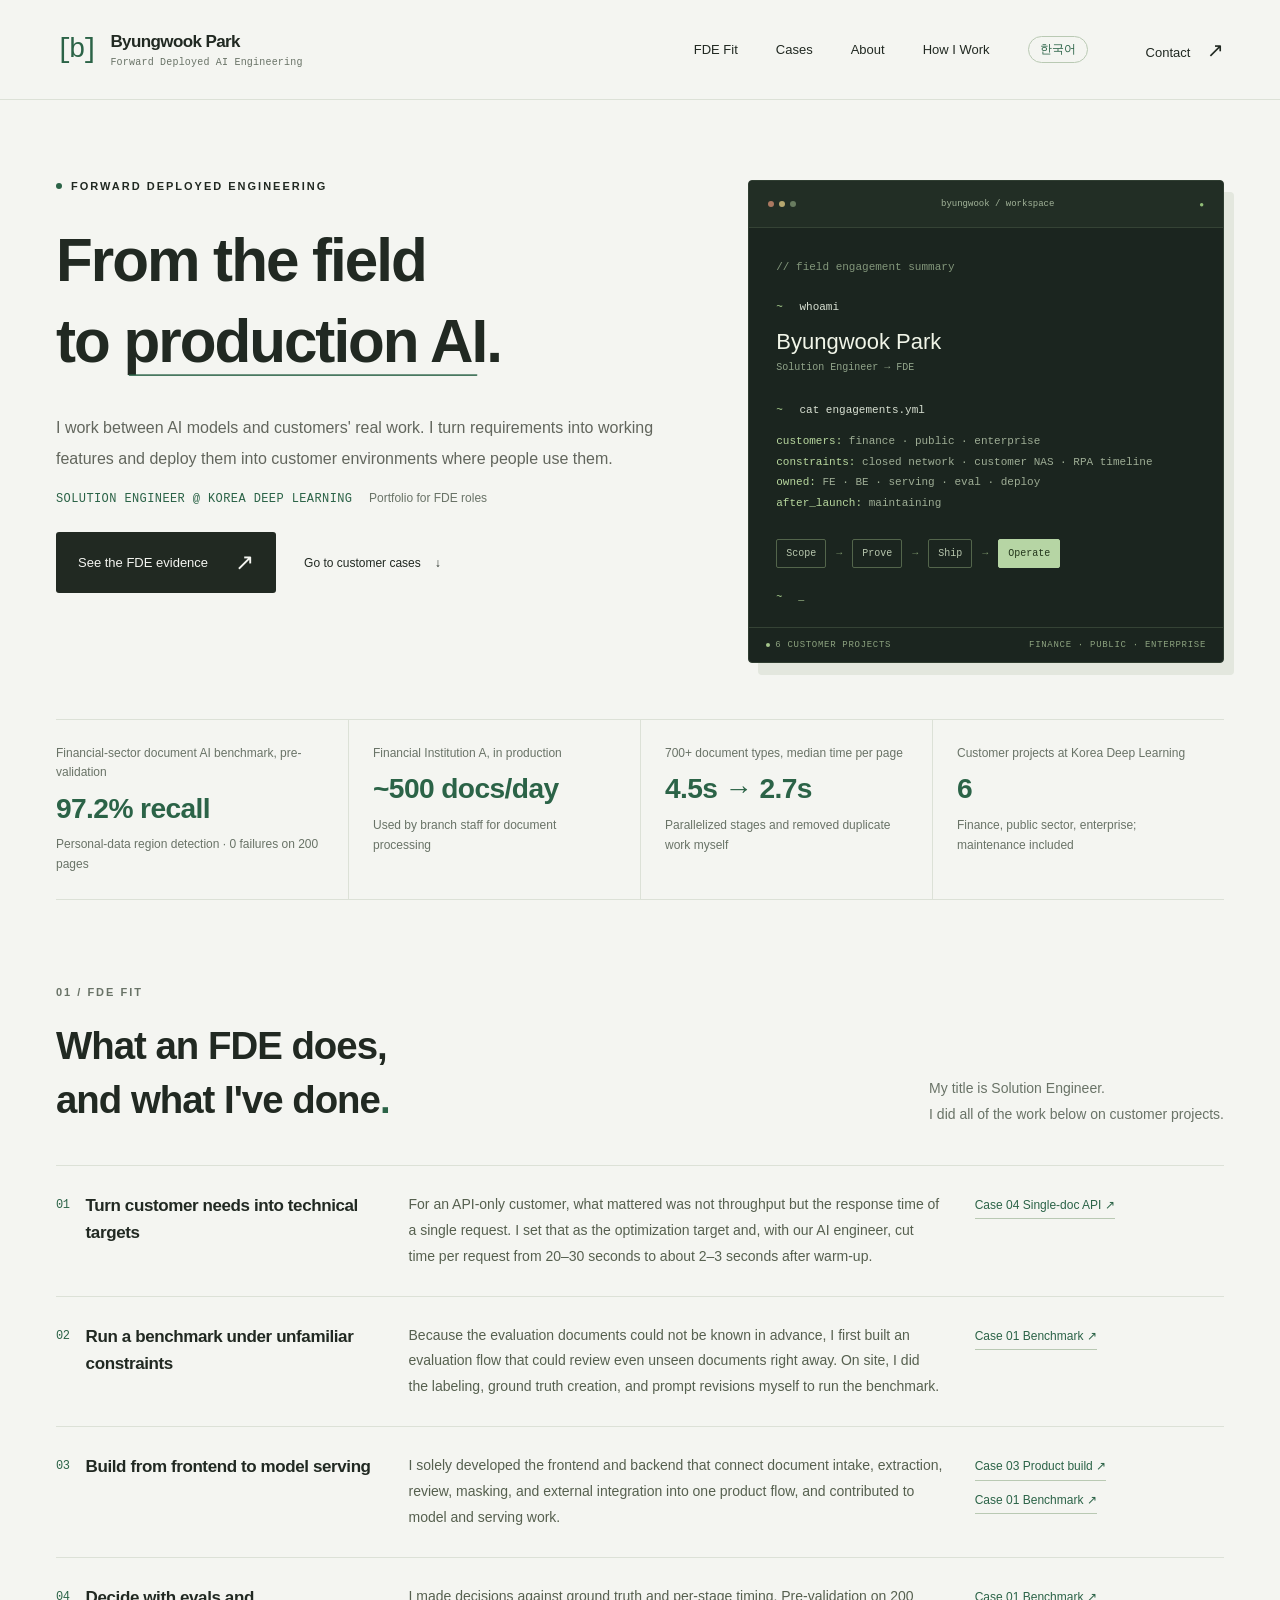
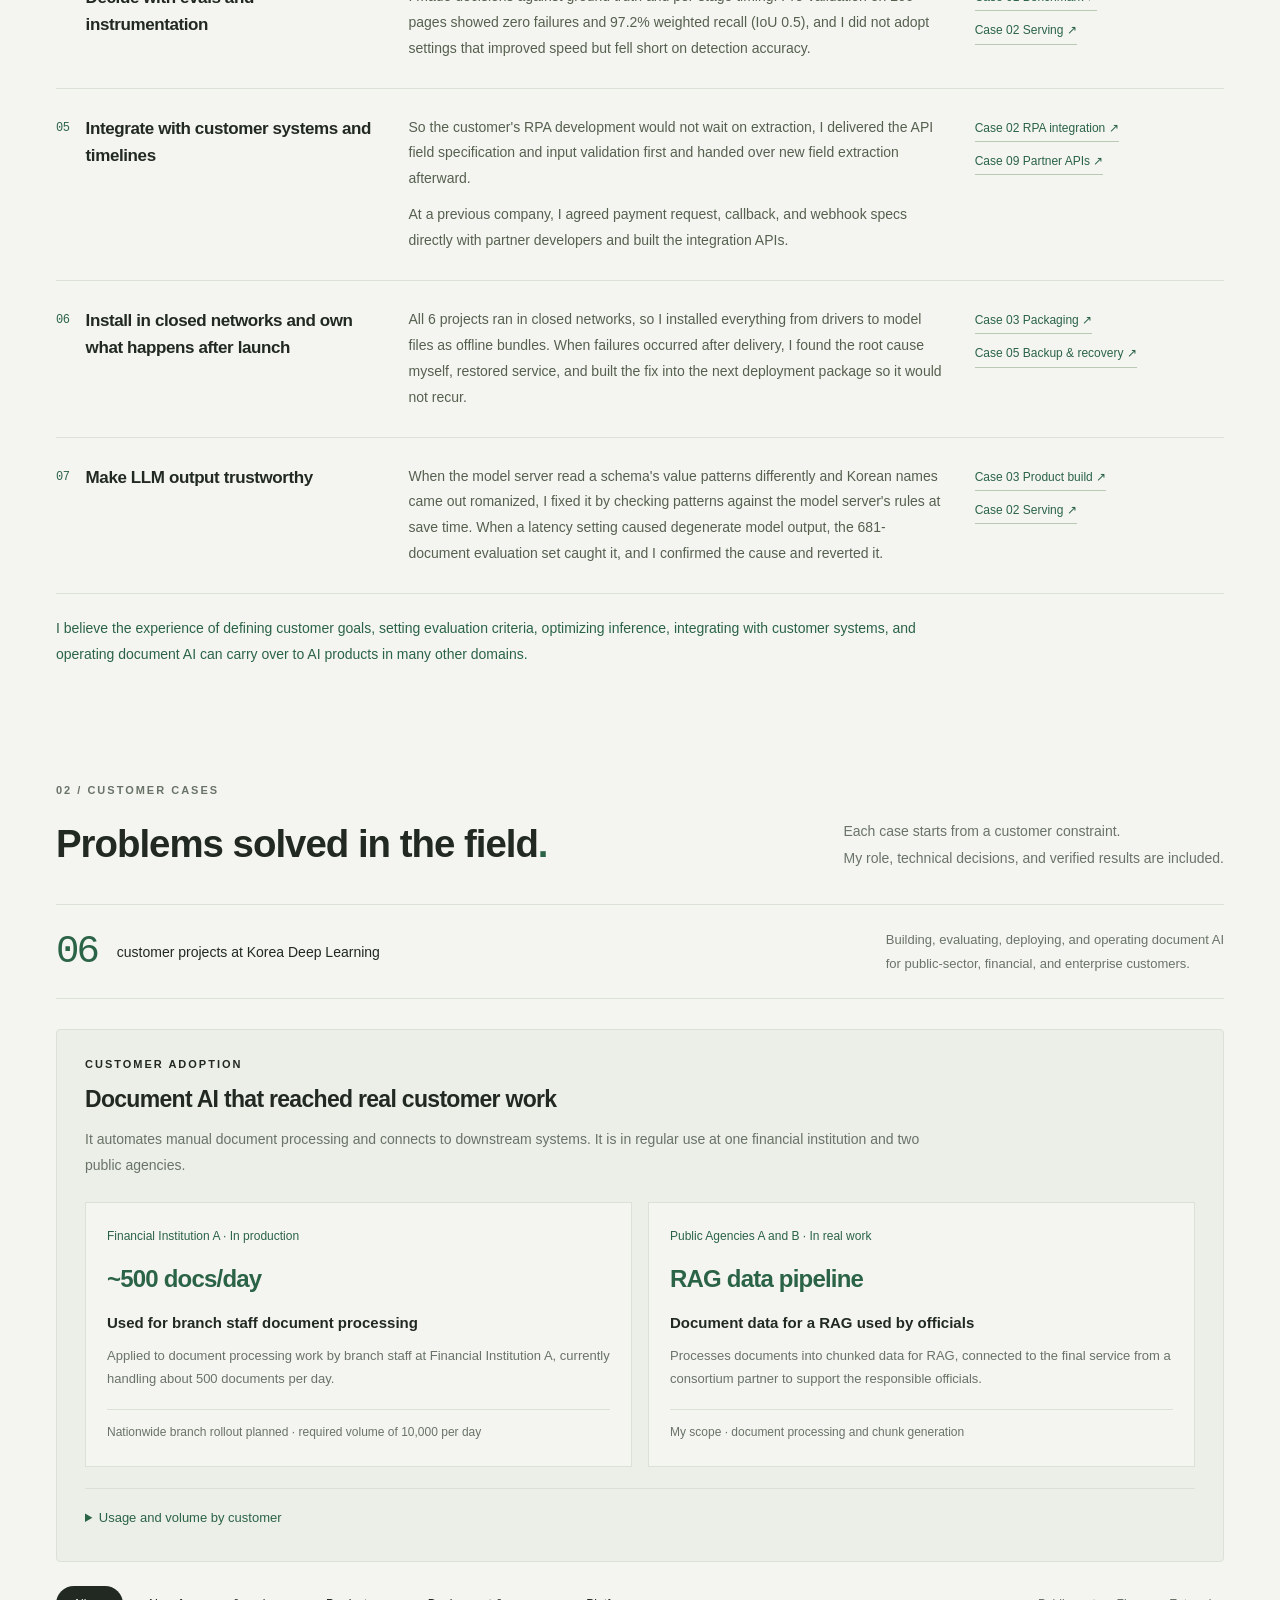
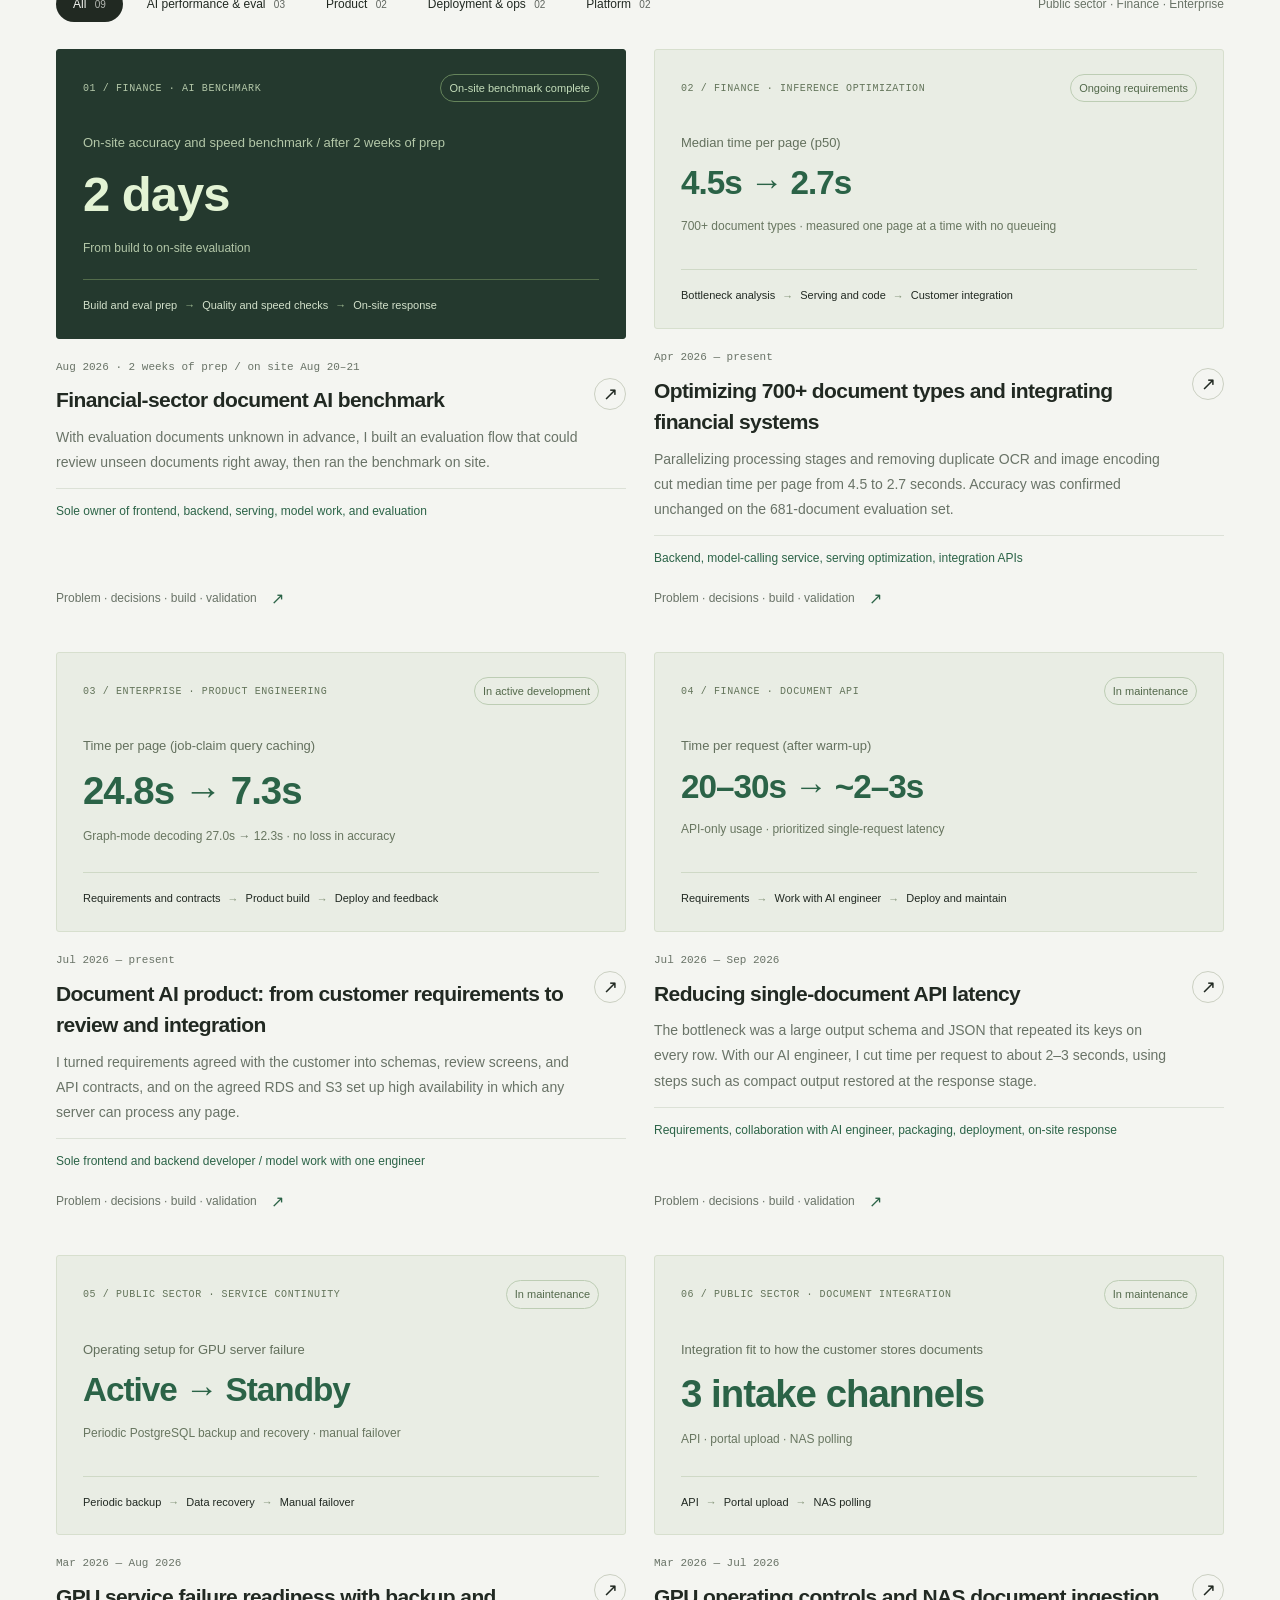
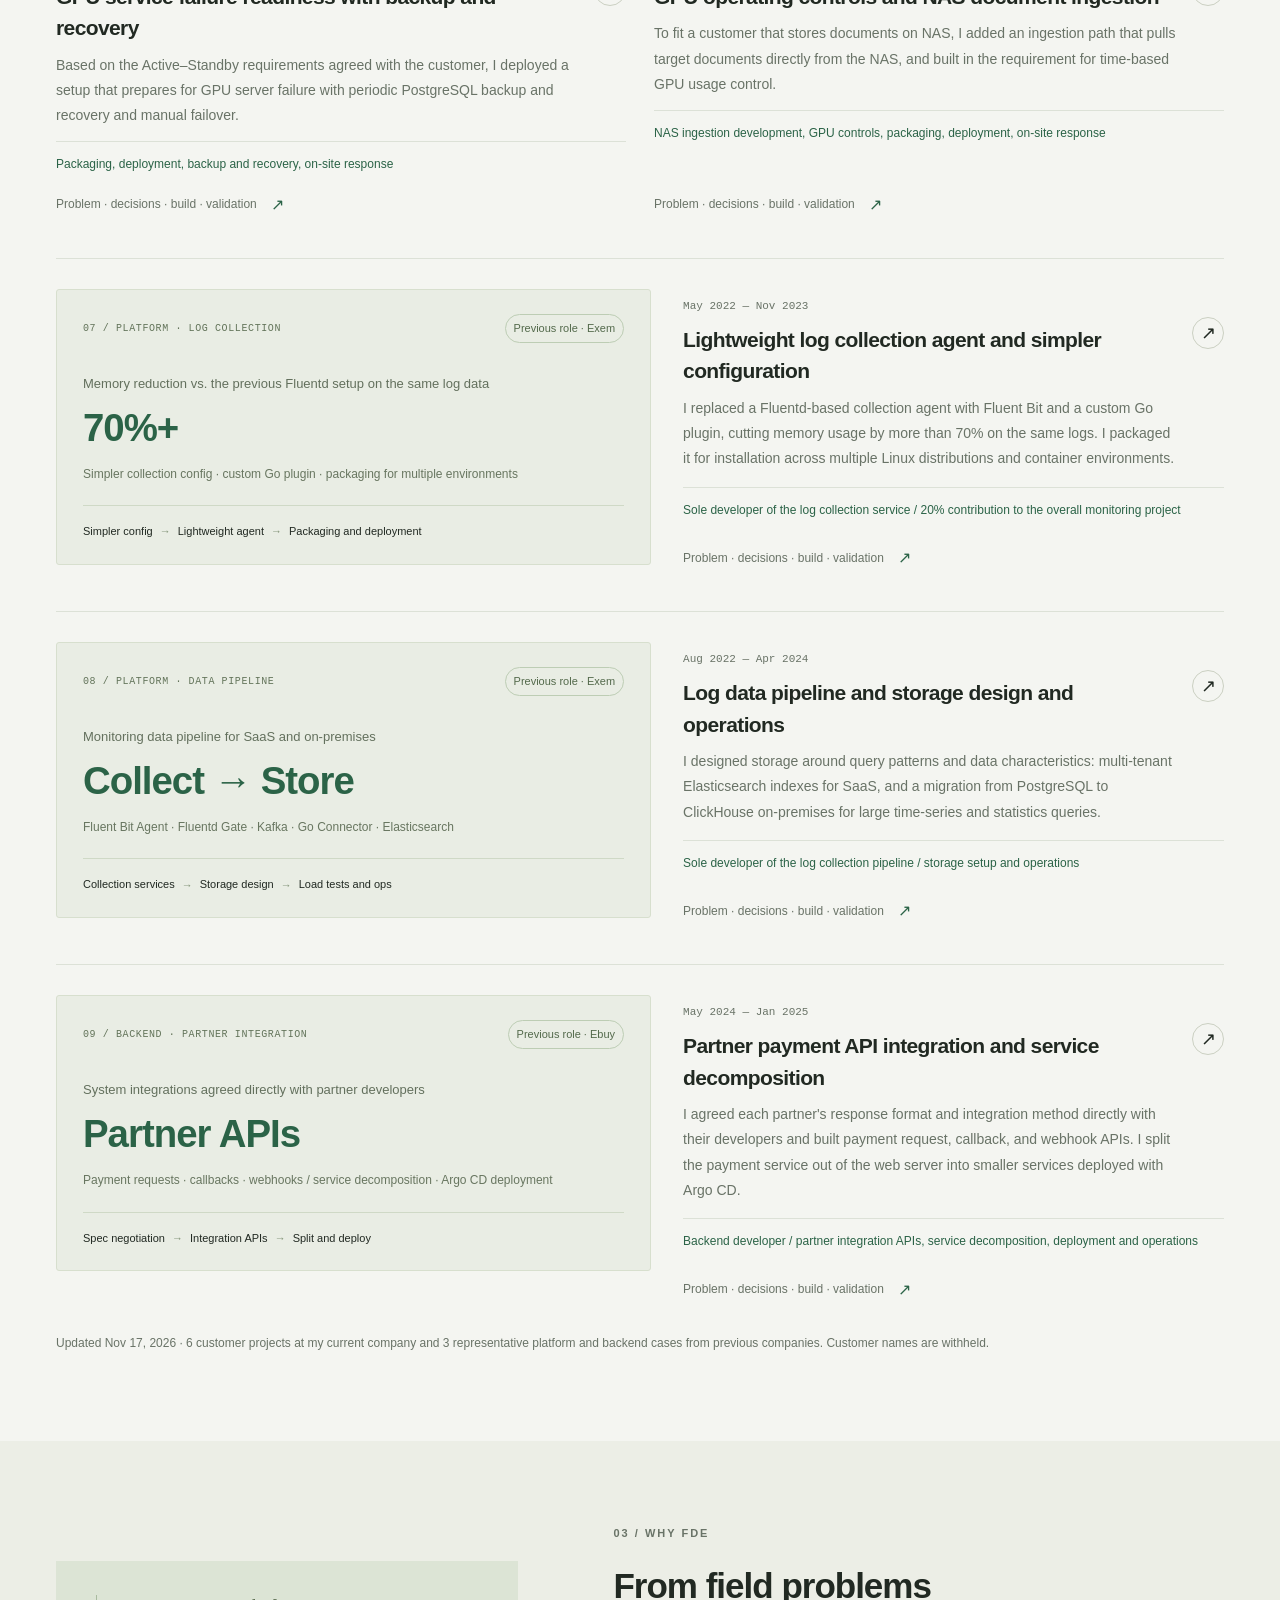
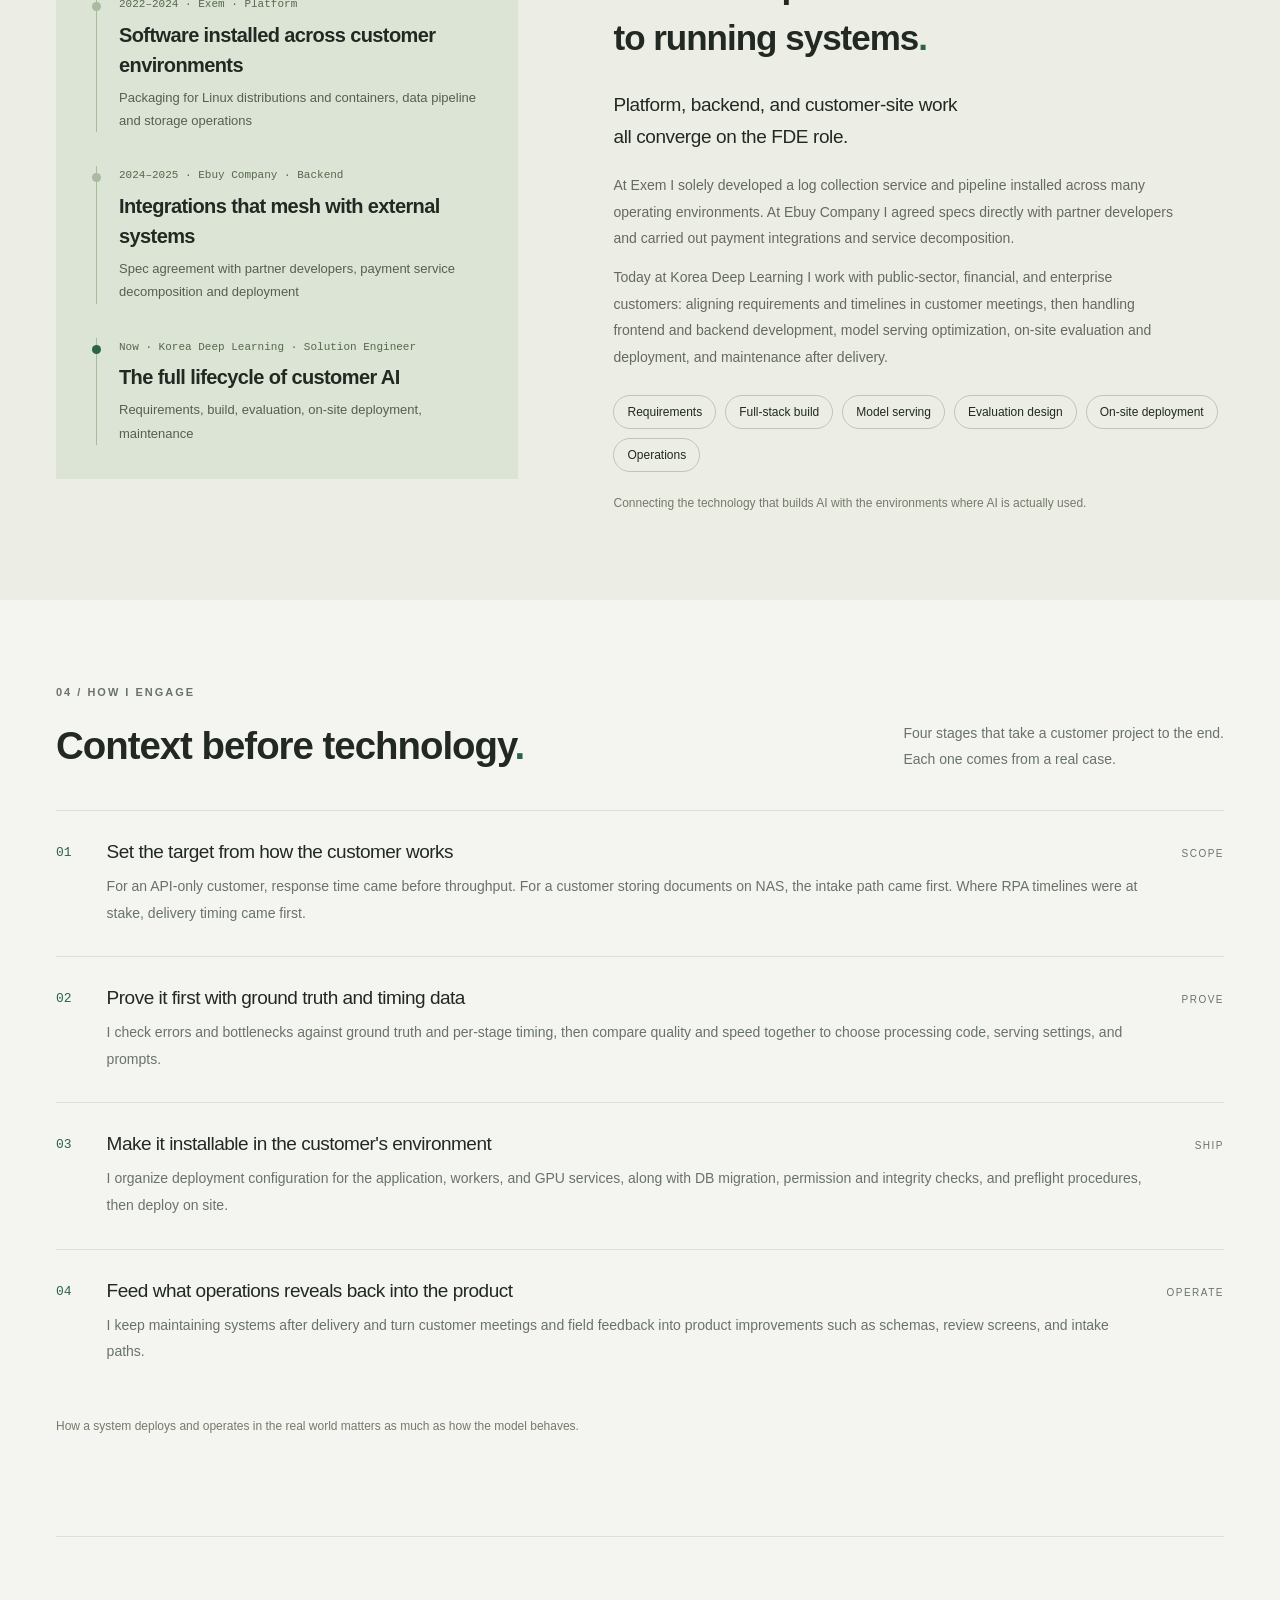
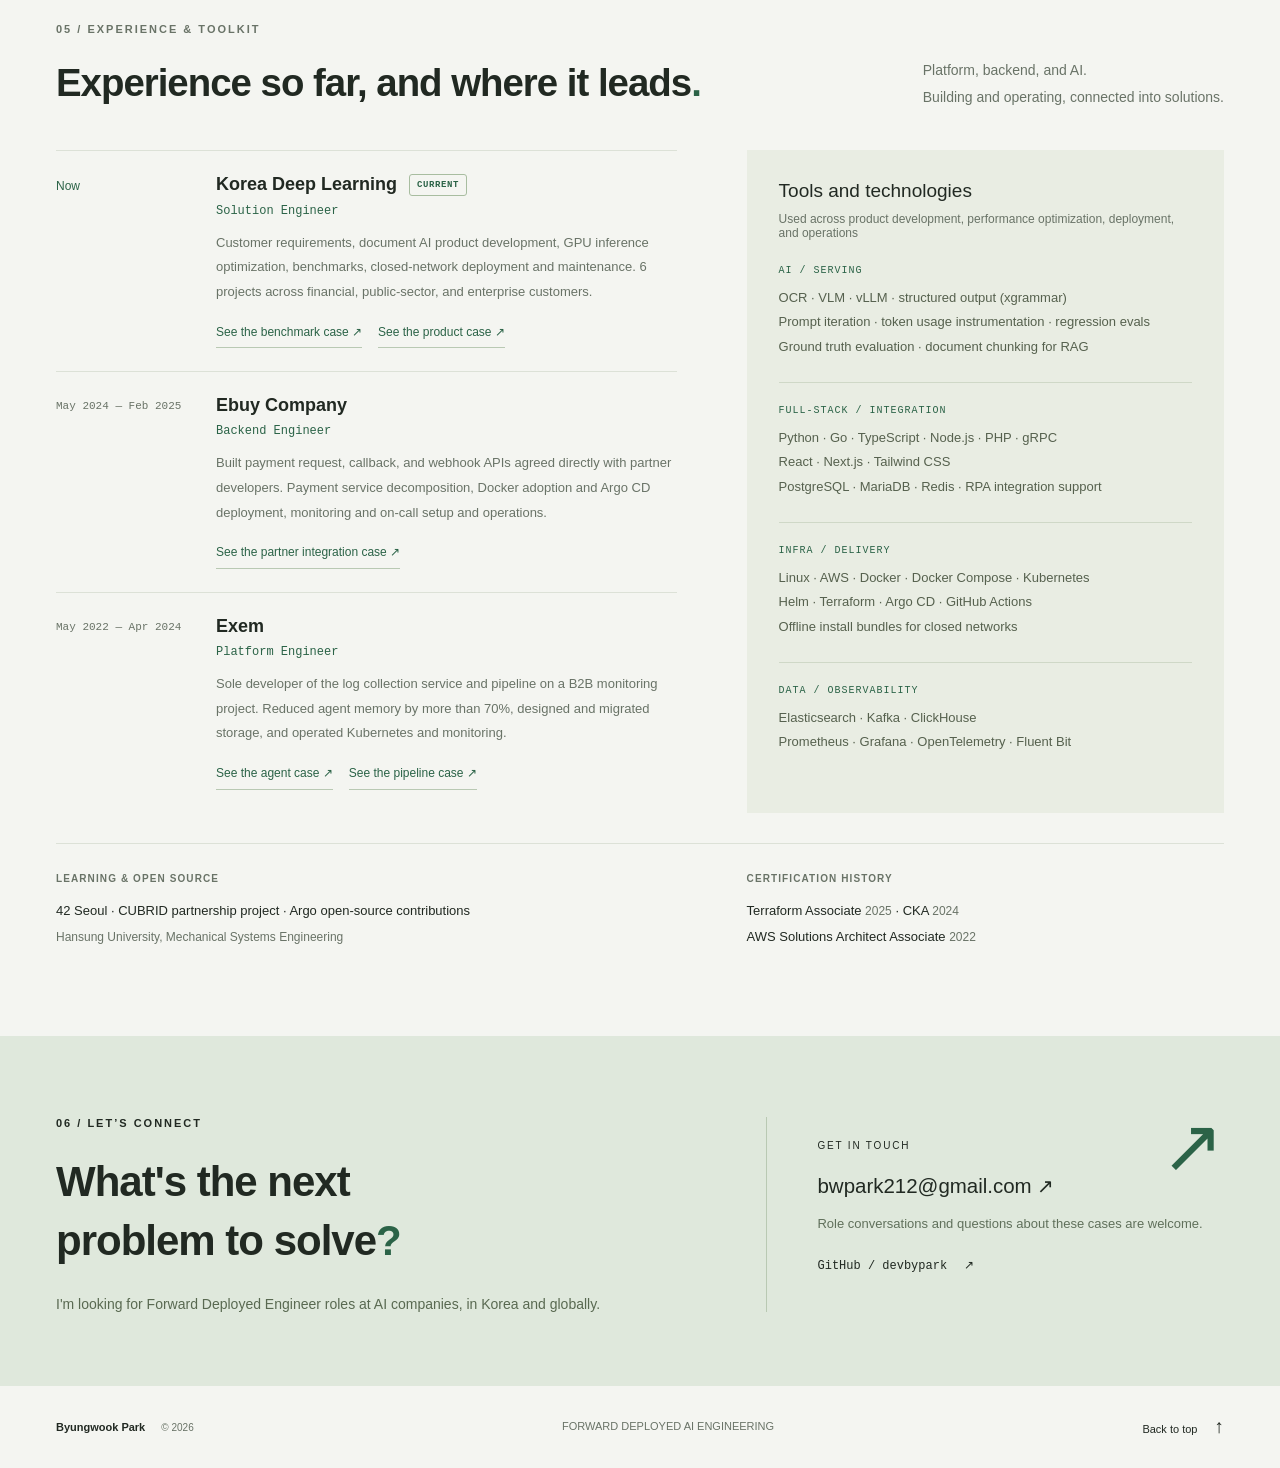
==== commit 016f7d16: "Sync portfolio with resume: BMT recall, case 03 speedups, prior-role fixes Co-Authored-By: Claude Op" ====
--- a/en.html
+++ b/en.html
@@ -8,10 +8,10 @@
   <meta property="og:title" content="Byungwook Park — Forward Deployed Engineer Portfolio">
   <meta property="og:description" content="A financial-sector document AI benchmark run on site, and ~500 documents/day in production. From the customer's field to production AI.">
   <meta property="og:type" content="website">
-  <meta property="og:url" content="https://devbypark.dev/en.html">
-  <meta property="og:image" content="https://devbypark.dev/cover-en.png">
-  <link rel="alternate" hreflang="ko" href="https://devbypark.dev/">
-  <link rel="alternate" hreflang="en" href="https://devbypark.dev/en.html">
+  <meta property="og:url" content="https://devbypark.github.io/en.html">
+  <meta property="og:image" content="https://devbypark.github.io/cover-en.png">
+  <link rel="alternate" hreflang="ko" href="https://devbypark.github.io/">
+  <link rel="alternate" hreflang="en" href="https://devbypark.github.io/en.html">
   <title>Byungwook Park — Forward Deployed Engineer Portfolio</title>
   <link rel="icon" href="favicon.svg" type="image/svg+xml">
   <link rel="stylesheet" href="styles.css">
@@ -44,7 +44,7 @@
         <div class="terminal-footer"><span><i></i> 6 CUSTOMER PROJECTS</span><span>FINANCE · PUBLIC · ENTERPRISE</span></div>
       </div>
       <dl class="hero-proof" aria-label="Key results">
-        <div><dt>Financial-sector document AI benchmark</dt><dd>2 days on site</dd><dd class="hero-proof-note">Sole owner from build through evaluation and on-site response</dd></div>
+        <div><dt>Financial-sector document AI benchmark, pre-validation</dt><dd>97.2% recall</dd><dd class="hero-proof-note">Personal-data region detection · 0 failures on 200 pages</dd></div>
         <div><dt>Financial Institution A, in production</dt><dd>~500 docs/day</dd><dd class="hero-proof-note">Used by branch staff for document processing</dd></div>
         <div><dt>700+ document types, median time per page</dt><dd>4.5s → 2.7s</dd><dd class="hero-proof-note">Parallelized stages and removed duplicate work myself</dd></div>
         <div><dt>Customer projects at Korea Deep Learning</dt><dd>6</dd><dd class="hero-proof-note">Finance, public sector, enterprise; maintenance included</dd></div>
@@ -139,9 +139,9 @@
           <button class="project-open" type="button" data-project="enterprise_document_ai" aria-label="Open details: Document AI product from customer requirements to review and integration">
             <span class="case-panel">
               <span class="case-panel-top"><span class="case-sector">03 / ENTERPRISE · PRODUCT ENGINEERING</span><span class="case-status">In active development</span></span>
-              <span class="case-metric-label">Sole frontend and backend developer</span>
-              <span class="case-metric">FE + BE</span>
-              <span class="case-caption">Contributed to models and serving · customer meetings, requirements, and scheduling</span>
+              <span class="case-metric-label">Time per page (job-claim query caching)</span>
+              <span class="case-metric">24.8s → 7.3s</span>
+              <span class="case-caption">Graph-mode decoding 27.0s → 12.3s · no loss in accuracy</span>
               <span class="case-flow"><span>Requirements and contracts</span><i aria-hidden="true">→</i><span>Product build</span><i aria-hidden="true">→</i><span>Deploy and feedback</span></span>
             </span>
             <span class="project-meta"><span><span class="case-period">Jul 2026 — present</span><span class="project-title">Document AI product: from customer requirements to review and integration</span><span class="project-description">I turned requirements agreed with the customer into schemas, review screens, and API contracts, and on the agreed RDS and S3 set up high availability in which any server can process any page.</span></span><span class="round-arrow" aria-hidden="true">↗</span></span>
@@ -234,7 +234,7 @@
           </button>
         </article>
       </div>
-      <p class="project-update-note">Updated Nov 11, 2026 · 6 customer projects at my current company and 3 representative platform and backend cases from previous companies. Customer names are withheld.</p>
+      <p class="project-update-note">Updated Nov 17, 2026 · 6 customer projects at my current company and 3 representative platform and backend cases from previous companies. Customer names are withheld.</p>
     </section>
 
     <section class="about-section section" id="about" aria-labelledby="about-title"><div class="wrap about-grid">
